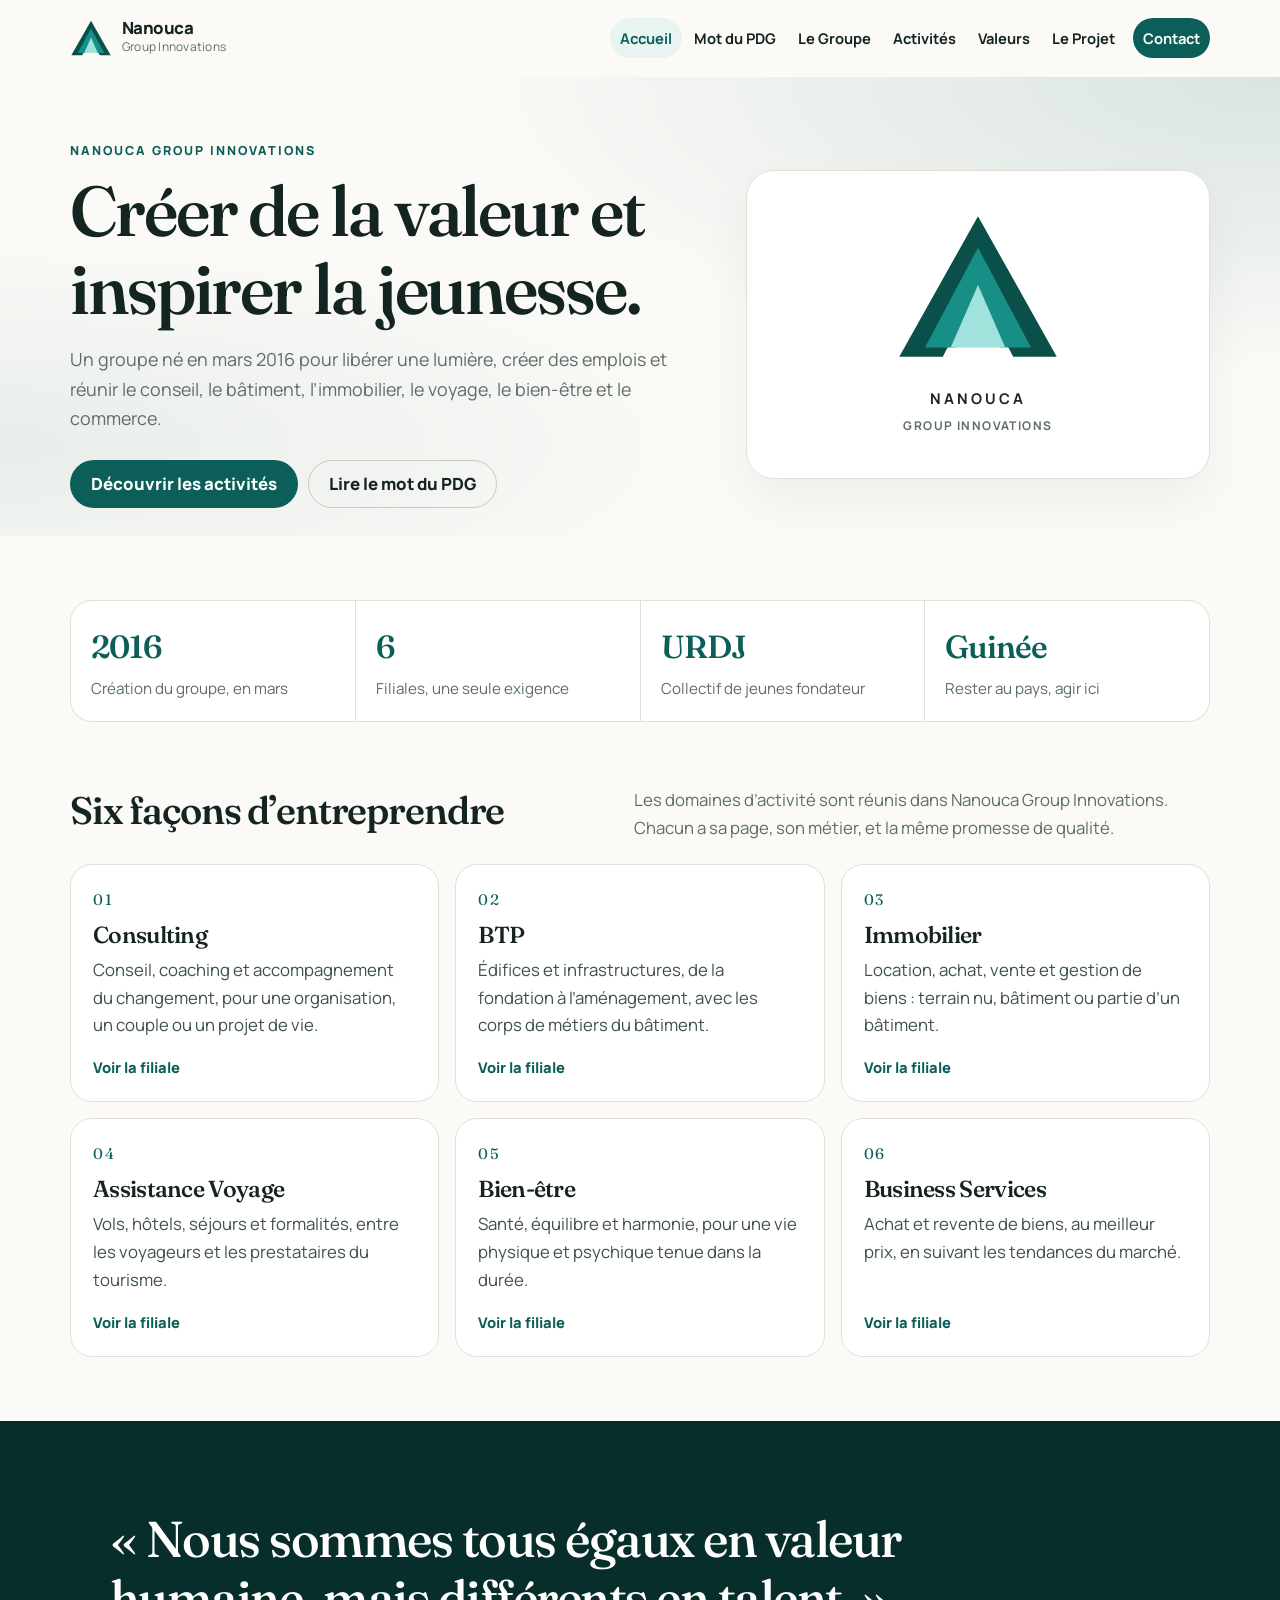
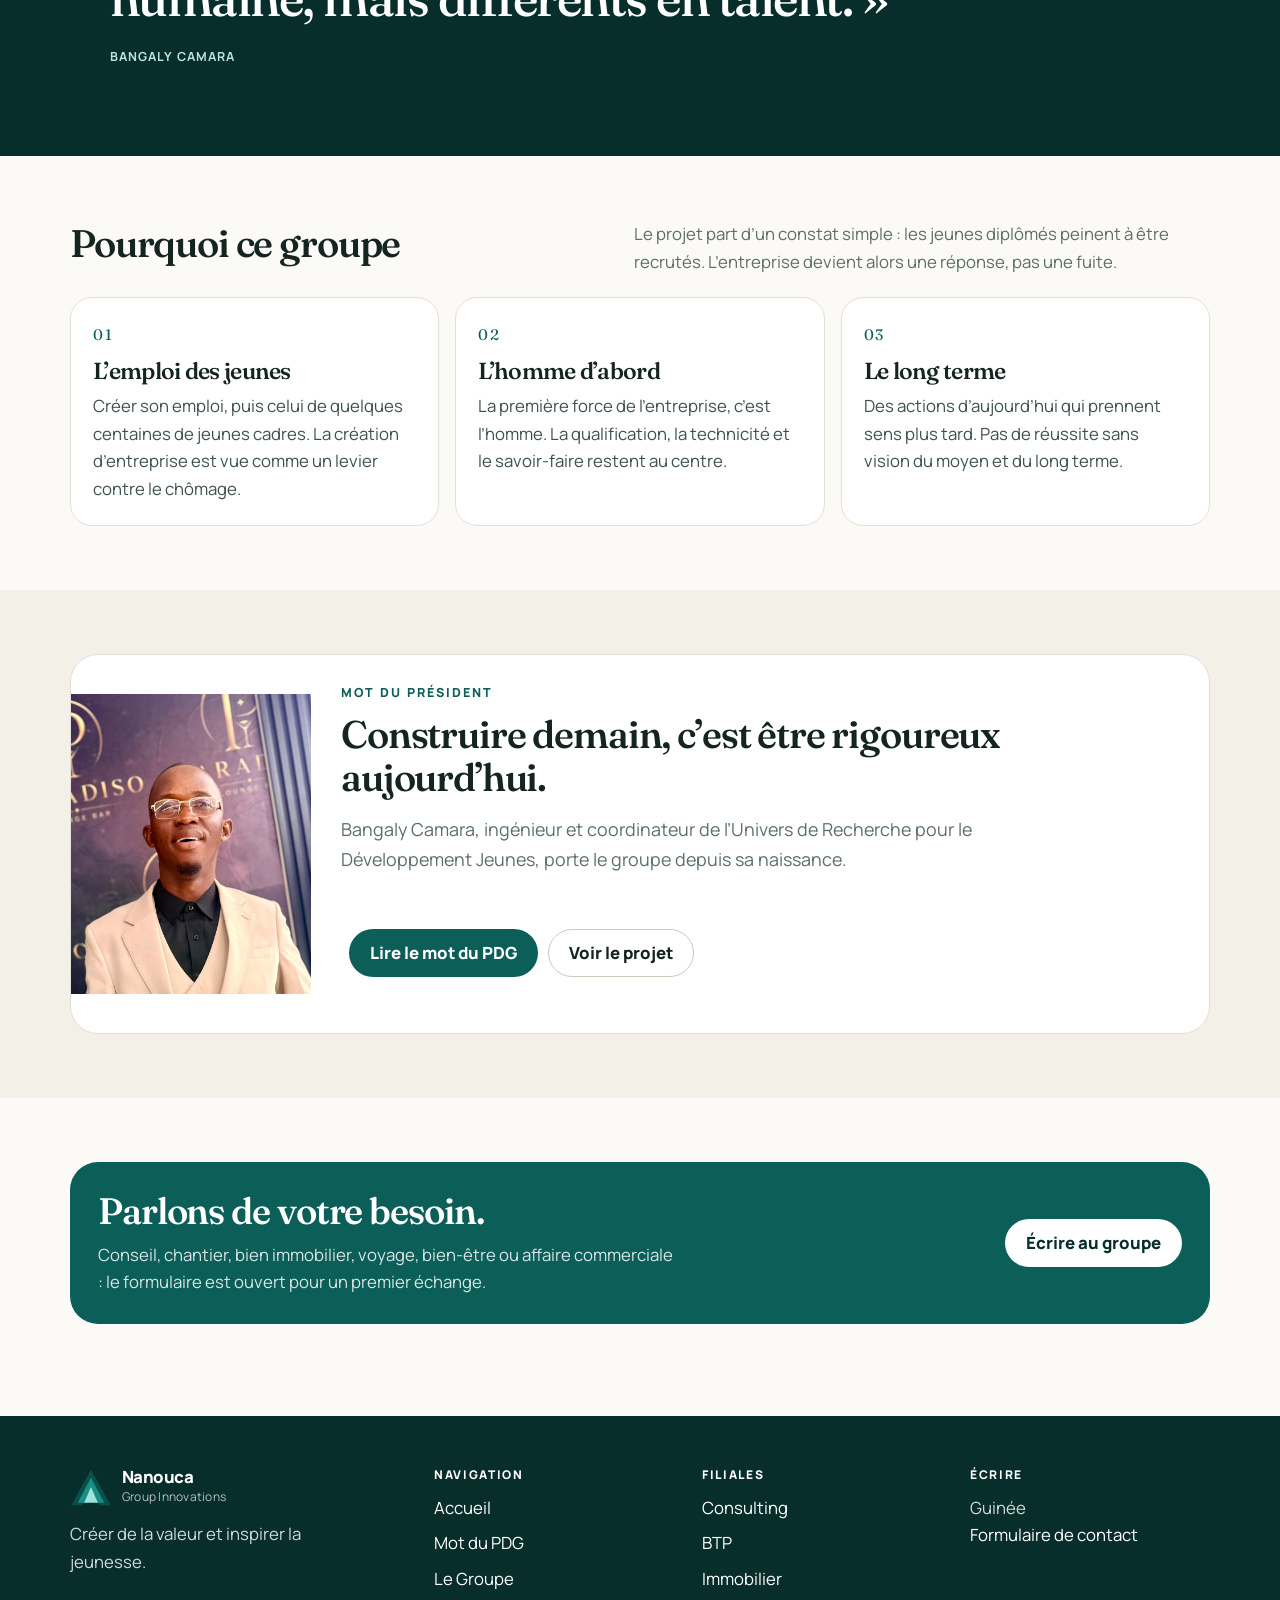
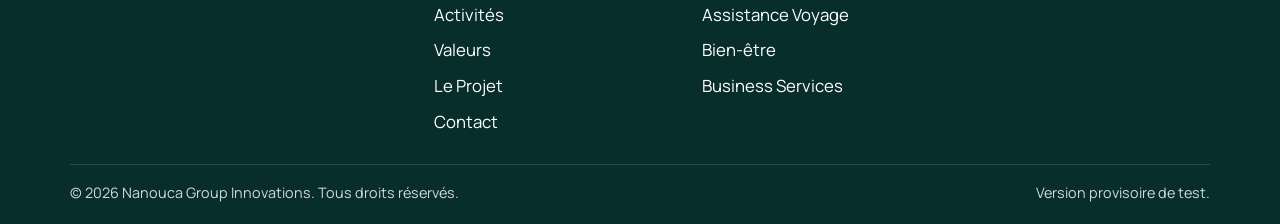
==== index.html @ 5721670c "Publier le site vitrine de Nanouca Group Innovations. Co-authored-by: Cursor <cursoragent@cursor.com" ====
<!DOCTYPE html>
<html lang="fr">
<head>
  <meta charset="utf-8">
  <meta name="viewport" content="width=device-width, initial-scale=1">
  <title>Nanouca Group Innovations</title>
  <meta name="description" content="Nanouca Group Innovations crée de la valeur et inspire la jeunesse. Conseil, BTP, immobilier, voyage, bien-être et commerce.">
  <meta name="theme-color" content="#0c5f58">
  <link rel="icon" href="assets/logo.svg" type="image/svg+xml">
  <link rel="preconnect" href="https://fonts.googleapis.com">
  <link rel="preconnect" href="https://fonts.gstatic.com" crossorigin>
  <link href="https://fonts.googleapis.com/css2?family=Fraunces:opsz,wght@9..144,500;9..144,600;9..144,700&family=Manrope:wght@400;500;600;700;800&display=swap" rel="stylesheet">
  <link rel="stylesheet" href="css/styles.css">
  <script type="application/ld+json">
  {
    "@context": "https://schema.org",
    "@type": "Organization",
    "name": "Nanouca Group Innovations",
    "founder": {
      "@type": "Person",
      "name": "Bangaly Camara"
    },
    "foundingDate": "2016-03",
    "areaServed": "GN",
    "description": "Groupe créé pour produire de la valeur et inspirer la jeunesse, à travers le conseil, le BTP, l'immobilier, le voyage, le bien-être et le commerce."
  }
  </script>
</head>
<body data-page="accueil">
  <a class="skip" href="#contenu">Aller au contenu</a>
  <header class="site-header">
    <div class="container header-bar">
      <a class="brand" href="index.html">
        <img src="assets/logo.svg" alt="" width="64" height="56">
        <span>
          <strong>Nanouca</strong>
          <small>Group Innovations</small>
        </span>
      </a>
      <input class="nav-check" type="checkbox" id="nav-check">
      <label class="nav-toggle" for="nav-check" aria-label="Menu"><span></span><span></span><span></span></label>
      <nav class="site-nav" id="site-nav" aria-label="Navigation principale">
        <a href="index.html" data-page="accueil">Accueil</a>
        <a href="mot-du-pdg.html" data-page="pdg">Mot du PDG</a>
        <a href="groupe.html" data-page="groupe">Le Groupe</a>
        <a href="activites.html" data-page="activites">Activités</a>
        <a href="valeurs.html" data-page="valeurs">Valeurs</a>
        <a href="projet.html" data-page="projet">Le Projet</a>
        <a href="contact.html" data-page="contact" class="nav-cta">Contact</a>
      </nav>
    </div>
  </header>

  <main id="contenu">
    <section class="hero">
      <div class="container hero-grid">
        <div>
          <p class="eyebrow">Nanouca Group Innovations</p>
          <h1>Créer de la valeur et inspirer la jeunesse.</h1>
          <p class="lede">Un groupe né en mars 2016 pour libérer une lumière, créer des emplois et réunir le conseil, le bâtiment, l’immobilier, le voyage, le bien-être et le commerce.</p>
          <div class="actions">
            <a class="btn" href="activites.html">Découvrir les activités</a>
            <a class="btn btn-ghost" href="mot-du-pdg.html">Lire le mot du PDG</a>
          </div>
        </div>
        <aside class="hero-panel">
          <img src="assets/logo.svg" alt="Logo Nanouca, pyramide en dégradé de teal">
          <strong>NANOUCA</strong>
          <span>Group Innovations</span>
        </aside>
      </div>
    </section>

    <section class="section">
      <div class="container">
        <div class="stats">
          <div class="stat"><strong>2016</strong><span>Création du groupe, en mars</span></div>
          <div class="stat"><strong>6</strong><span>Filiales, une seule exigence</span></div>
          <div class="stat"><strong>URDJ</strong><span>Collectif de jeunes fondateur</span></div>
          <div class="stat"><strong>Guinée</strong><span>Rester au pays, agir ici</span></div>
        </div>
      </div>
    </section>

    <section class="section" style="padding-top: 0;">
      <div class="container">
        <div class="section-head">
          <h2>Six façons d’entreprendre</h2>
          <p>Les domaines d’activité sont réunis dans Nanouca Group Innovations. Chacun a sa page, son métier, et la même promesse de qualité.</p>
        </div>
        <div class="grid-3">
          <a class="card card-link" href="activites.html#consulting">
            <span class="index">01</span>
            <h3>Consulting</h3>
            <p>Conseil, coaching et accompagnement du changement, pour une organisation, un couple ou un projet de vie.</p>
            <span class="more">Voir la filiale</span>
          </a>
          <a class="card card-link" href="activites.html#btp">
            <span class="index">02</span>
            <h3>BTP</h3>
            <p>Édifices et infrastructures, de la fondation à l’aménagement, avec les corps de métiers du bâtiment.</p>
            <span class="more">Voir la filiale</span>
          </a>
          <a class="card card-link" href="activites.html#immo">
            <span class="index">03</span>
            <h3>Immobilier</h3>
            <p>Location, achat, vente et gestion de biens : terrain nu, bâtiment ou partie d’un bâtiment.</p>
            <span class="more">Voir la filiale</span>
          </a>
          <a class="card card-link" href="activites.html#voyage">
            <span class="index">04</span>
            <h3>Assistance Voyage</h3>
            <p>Vols, hôtels, séjours et formalités, entre les voyageurs et les prestataires du tourisme.</p>
            <span class="more">Voir la filiale</span>
          </a>
          <a class="card card-link" href="activites.html#bien-etre">
            <span class="index">05</span>
            <h3>Bien-être</h3>
            <p>Santé, équilibre et harmonie, pour une vie physique et psychique tenue dans la durée.</p>
            <span class="more">Voir la filiale</span>
          </a>
          <a class="card card-link" href="activites.html#business">
            <span class="index">06</span>
            <h3>Business Services</h3>
            <p>Achat et revente de biens, au meilleur prix, en suivant les tendances du marché.</p>
            <span class="more">Voir la filiale</span>
          </a>
        </div>
      </div>
    </section>

    <section class="quote-band">
      <div class="container">
        <figure>
          <blockquote>« Nous sommes tous égaux en valeur humaine, mais différents en talent. »</blockquote>
          <figcaption>Bangaly Camara</figcaption>
        </figure>
      </div>
    </section>

    <section class="section">
      <div class="container">
        <div class="section-head">
          <h2>Pourquoi ce groupe</h2>
          <p>Le projet part d’un constat simple : les jeunes diplômés peinent à être recrutés. L’entreprise devient alors une réponse, pas une fuite.</p>
        </div>
        <div class="grid-3">
          <article class="card">
            <span class="index">01</span>
            <h3>L’emploi des jeunes</h3>
            <p>Créer son emploi, puis celui de quelques centaines de jeunes cadres. La création d’entreprise est vue comme un levier contre le chômage.</p>
          </article>
          <article class="card">
            <span class="index">02</span>
            <h3>L’homme d’abord</h3>
            <p>La première force de l’entreprise, c’est l’homme. La qualification, la technicité et le savoir-faire restent au centre.</p>
          </article>
          <article class="card">
            <span class="index">03</span>
            <h3>Le long terme</h3>
            <p>Des actions d’aujourd’hui qui prennent sens plus tard. Pas de réussite sans vision du moyen et du long terme.</p>
          </article>
        </div>
      </div>
    </section>

    <section class="section band">
      <div class="container">
        <article class="pdg-teaser">
          <img src="assets/bangaly-camara.jpg" alt="Bangaly Camara, président-directeur général" width="900" height="1120">
          <div>
            <p class="eyebrow">Mot du président</p>
            <h2>Construire demain, c’est être rigoureux aujourd’hui.</h2>
            <p class="lede">Bangaly Camara, ingénieur et coordinateur de l’Univers de Recherche pour le Développement Jeunes, porte le groupe depuis sa naissance.</p>
            <div class="actions">
              <a class="btn" href="mot-du-pdg.html">Lire le mot du PDG</a>
              <a class="btn btn-ghost" href="projet.html">Voir le projet</a>
            </div>
          </div>
        </article>
      </div>
    </section>

    <section class="section">
      <div class="container">
        <div class="cta-band">
          <div>
            <h2>Parlons de votre besoin.</h2>
            <p>Conseil, chantier, bien immobilier, voyage, bien-être ou affaire commerciale : le formulaire est ouvert pour un premier échange.</p>
          </div>
          <a class="btn btn-light" href="contact.html">Écrire au groupe</a>
        </div>
      </div>
    </section>
  </main>

  <footer class="site-footer">
    <div class="container footer-grid">
      <div class="footer-brand">
        <a class="brand" href="index.html">
          <img src="assets/logo.svg" alt="" width="64" height="56">
          <span>
            <strong>Nanouca</strong>
            <small>Group Innovations</small>
          </span>
        </a>
        <p>Créer de la valeur et inspirer la jeunesse.</p>
      </div>
      <div>
        <h2>Navigation</h2>
        <nav class="footer-nav" aria-label="Navigation du pied de page">
          <a href="index.html" data-page="accueil">Accueil</a>
          <a href="mot-du-pdg.html" data-page="pdg">Mot du PDG</a>
          <a href="groupe.html" data-page="groupe">Le Groupe</a>
          <a href="activites.html" data-page="activites">Activités</a>
          <a href="valeurs.html" data-page="valeurs">Valeurs</a>
          <a href="projet.html" data-page="projet">Le Projet</a>
          <a href="contact.html" data-page="contact">Contact</a>
        </nav>
      </div>
      <div>
        <h2>Filiales</h2>
        <div class="footer-links">
          <a href="activites.html#consulting">Consulting</a>
          <a href="activites.html#btp">BTP</a>
          <a href="activites.html#immo">Immobilier</a>
          <a href="activites.html#voyage">Assistance Voyage</a>
          <a href="activites.html#bien-etre">Bien-être</a>
          <a href="activites.html#business">Business Services</a>
        </div>
      </div>
      <div>
        <h2>Écrire</h2>
        <p>Guinée</p>
        <p><a href="contact.html">Formulaire de contact</a></p>
      </div>
    </div>
    <div class="container footer-base">
      <p>© <span id="year">2026</span> Nanouca Group Innovations. Tous droits réservés.</p>
      <p>Version provisoire de test.</p>
    </div>
  </footer>
  <script src="js/main.js"></script>
</body>
</html>
---- css/styles.css ----
:root {
  --ink: #142421;
  --muted: #5c6d6a;
  --teal: #0c5f58;
  --teal-deep: #082e2b;
  --teal-soft: #e7f4f2;
  --sand: #f3f0e8;
  --paper: #fbfaf7;
  --line: #e4dfd6;
  --white: #ffffff;
  --danger: #9b2c2c;
  --header: 76px;
  color-scheme: light;
}

*,
*::before,
*::after {
  box-sizing: border-box;
}

html {
  scroll-behavior: smooth;
  scroll-padding-top: 96px;
}

body {
  margin: 0;
  font-family: "Manrope", "Segoe UI", sans-serif;
  font-size: 1.05rem;
  line-height: 1.65;
  color: var(--ink);
  background: var(--paper);
}

img {
  max-width: 100%;
  height: auto;
}

button,
input,
select,
textarea {
  font: inherit;
}

h1,
h2,
h3,
h4 {
  font-family: "Fraunces", Georgia, serif;
  font-weight: 560;
  letter-spacing: -0.03em;
  line-height: 1.12;
  color: var(--ink);
  margin: 0;
}

p {
  margin: 0;
}

a {
  color: var(--teal);
}

::selection {
  background: #cfe8e4;
}

.skip {
  position: absolute;
  left: 12px;
  top: -48px;
  z-index: 80;
  background: var(--teal);
  color: var(--white);
  padding: 8px 12px;
  border-radius: 8px;
  text-decoration: none;
}

.skip:focus {
  top: 12px;
}

.container {
  width: min(1140px, calc(100% - 32px));
  margin-inline: auto;
}

.site-header {
  position: sticky;
  top: 0;
  z-index: 40;
  background: rgba(251, 250, 247, 0.92);
  backdrop-filter: blur(16px);
  border-bottom: 1px solid transparent;
}

.site-header.is-scrolled {
  border-bottom-color: var(--line);
}

.header-bar {
  display: flex;
  align-items: center;
  justify-content: space-between;
  min-height: var(--header);
  gap: 16px;
  flex-wrap: wrap;
}

.brand {
  display: flex;
  align-items: center;
  gap: 10px;
  text-decoration: none;
  color: inherit;
  min-width: 0;
}

.brand img {
  width: 42px;
  height: auto;
  flex: none;
}

.brand strong {
  display: block;
  font-family: "Manrope", "Segoe UI", sans-serif;
  font-weight: 800;
  font-size: 1.05rem;
  letter-spacing: -0.03em;
  line-height: 1.1;
}

.brand small {
  display: block;
  color: var(--muted);
  font-size: 0.75rem;
  letter-spacing: 0.02em;
}

.nav-check {
  position: absolute;
  width: 1px;
  height: 1px;
  padding: 0;
  margin: -1px;
  overflow: hidden;
  clip: rect(0, 0, 0, 0);
  border: 0;
}

.nav-toggle {
  display: none;
  position: relative;
  width: 44px;
  height: 44px;
  border: 1px solid var(--line);
  border-radius: 12px;
  background: var(--white);
  cursor: pointer;
  flex: none;
}

.nav-toggle span {
  position: absolute;
  left: 12px;
  width: 18px;
  height: 2px;
  border-radius: 2px;
  background: var(--ink);
  transition: transform 0.2s ease, opacity 0.2s ease;
}

.nav-toggle span:nth-child(1) { top: 15px; }
.nav-toggle span:nth-child(2) { top: 21px; }
.nav-toggle span:nth-child(3) { top: 27px; }

.nav-check:focus-visible + .nav-toggle {
  outline: 2px solid var(--teal);
  outline-offset: 3px;
}

.nav-check:checked + .nav-toggle span:nth-child(1) {
  top: 21px;
  transform: rotate(45deg);
}

.nav-check:checked + .nav-toggle span:nth-child(2) {
  opacity: 0;
}

.nav-check:checked + .nav-toggle span:nth-child(3) {
  top: 21px;
  transform: rotate(-45deg);
}

.site-nav {
  display: flex;
  align-items: center;
  gap: 2px;
}

.site-nav a {
  text-decoration: none;
  color: var(--ink);
  font-weight: 700;
  font-size: 0.92rem;
  padding: 8px 10px;
  border-radius: 999px;
}

.site-nav a:hover,
.site-nav a[aria-current="page"] {
  background: var(--teal-soft);
  color: var(--teal);
}

.site-nav a.nav-cta {
  background: var(--teal);
  color: var(--white);
  margin-left: 6px;
}

.site-nav a.nav-cta:hover,
.site-nav a.nav-cta[aria-current="page"] {
  background: var(--teal-deep);
  color: var(--white);
}

.hero {
  position: relative;
  padding: 36px 0 20px;
}

.hero::before {
  content: "";
  position: absolute;
  inset: 0;
  z-index: -1;
  background:
    radial-gradient(ellipse at 100% 0%, rgba(12, 95, 88, 0.14), transparent 46%),
    radial-gradient(ellipse at 0% 80%, rgba(12, 95, 88, 0.08), transparent 42%);
  pointer-events: none;
}

.hero-grid,
.pdg-layout,
.contact-layout,
.split {
  display: grid;
  gap: 28px;
}

.eyebrow {
  margin: 0 0 10px;
  color: var(--teal);
  font-size: 0.78rem;
  font-weight: 800;
  letter-spacing: 0.16em;
  text-transform: uppercase;
}

.hero h1,
.page-hero h1 {
  font-size: clamp(2.3rem, 6vw, 4.4rem);
  max-width: 12em;
}

.lede {
  margin-top: 16px;
  max-width: 42rem;
  color: var(--muted);
  font-size: 1.12rem;
}

.actions {
  display: flex;
  flex-wrap: wrap;
  gap: 10px;
  margin-top: 26px;
}

.btn {
  display: inline-flex;
  align-items: center;
  justify-content: center;
  min-height: 48px;
  padding: 0 20px;
  border-radius: 999px;
  border: 1px solid transparent;
  background: var(--teal);
  color: var(--white);
  text-decoration: none;
  font-weight: 800;
  cursor: pointer;
}

.btn:hover {
  background: var(--teal-deep);
}

.btn-ghost {
  background: transparent;
  color: var(--ink);
  border-color: #cfc8bc;
}

.btn-ghost:hover {
  background: var(--white);
  color: var(--ink);
}

.btn-light {
  background: var(--white);
  color: var(--teal-deep);
}

.btn-light:hover {
  background: var(--teal-soft);
  color: var(--teal-deep);
}

.hero-panel {
  background: var(--white);
  border: 1px solid var(--line);
  border-radius: 28px;
  padding: 42px 28px;
  text-align: center;
  box-shadow: 0 24px 50px rgba(8, 46, 43, 0.06);
}

.hero-panel img {
  width: min(168px, 46vw);
}

.hero-panel strong {
  display: block;
  margin-top: 18px;
  letter-spacing: 0.2em;
  font-size: 0.92rem;
}

.hero-panel span {
  display: block;
  margin-top: 6px;
  color: var(--muted);
  letter-spacing: 0.12em;
  text-transform: uppercase;
  font-size: 0.75rem;
  font-weight: 700;
}

.section {
  padding: 64px 0;
}

.section h2 {
  font-size: clamp(1.8rem, 3vw, 2.6rem);
  margin-bottom: 10px;
}

.section-head {
  display: flex;
  flex-wrap: wrap;
  justify-content: space-between;
  gap: 12px 24px;
  align-items: end;
  margin-bottom: 22px;
}

.section-head p {
  max-width: 36rem;
  color: var(--muted);
}

.band {
  background: var(--sand);
}

.stats {
  display: grid;
  grid-template-columns: 1fr 1fr;
  gap: 1px;
  background: var(--line);
  border: 1px solid var(--line);
  border-radius: 22px;
  overflow: hidden;
}

.stat {
  background: var(--white);
  padding: 20px;
}

.stat strong {
  display: block;
  font-family: "Fraunces", Georgia, serif;
  font-size: clamp(1.5rem, 3vw, 2rem);
  font-weight: 560;
  color: var(--teal);
  letter-spacing: -0.03em;
}

.stat span {
  color: var(--muted);
  font-size: 0.95rem;
}

.grid-3,
.grid-2 {
  display: grid;
  gap: 16px;
}

.card {
  background: var(--white);
  border: 1px solid var(--line);
  border-radius: 22px;
  padding: 22px;
}

.card h3 {
  font-size: 1.45rem;
  margin: 10px 0 8px;
}

.card p {
  color: #3e514e;
}

.card-link {
  display: flex;
  flex-direction: column;
  height: 100%;
  text-decoration: none;
  color: inherit;
  transition: transform 0.2s ease, border-color 0.2s ease;
}

.card-link:hover {
  transform: translateY(-3px);
  border-color: #b7d9d4;
}

.index,
.activity-index {
  font-family: "Fraunces", Georgia, serif;
  color: var(--teal);
  letter-spacing: 0.12em;
  font-size: 0.95rem;
}

.more {
  margin-top: auto;
  padding-top: 16px;
  color: var(--teal);
  font-weight: 800;
  font-size: 0.92rem;
}

.quote-band {
  background: var(--teal-deep);
  color: var(--white);
  padding: 72px 0;
}

.quote-band blockquote {
  margin: 0;
  max-width: 16em;
  font-family: "Fraunces", Georgia, serif;
  font-size: clamp(1.8rem, 4vw, 3.15rem);
  font-weight: 500;
  line-height: 1.18;
  letter-spacing: -0.03em;
}

.quote-band figcaption {
  margin-top: 18px;
  letter-spacing: 0.08em;
  text-transform: uppercase;
  font-size: 0.78rem;
  font-weight: 700;
  color: #b7e4df;
}

.pdg-teaser {
  display: grid;
  gap: 22px;
  align-items: center;
  background: var(--white);
  border: 1px solid var(--line);
  border-radius: 28px;
  overflow: hidden;
}

.pdg-teaser img {
  width: 100%;
  aspect-ratio: 4 / 5;
  object-fit: cover;
  object-position: center 15%;
  display: block;
}

.pdg-teaser div {
  padding: 8px 22px 26px;
}

.cta-band {
  display: flex;
  flex-wrap: wrap;
  justify-content: space-between;
  gap: 16px;
  align-items: center;
  background: var(--teal);
  color: var(--white);
  border-radius: 28px;
  padding: 28px;
}

.cta-band h2 {
  color: var(--white);
  font-size: clamp(1.7rem, 3vw, 2.3rem);
}

.cta-band p {
  color: rgba(255, 255, 255, 0.84);
  max-width: 36rem;
}

.page-hero {
  padding: 42px 0 8px;
}

.page-hero h1 {
  margin: 0 0 8px;
}

.pills {
  display: flex;
  flex-wrap: wrap;
  gap: 8px;
  margin: 22px 0 8px;
}

.pills a {
  text-decoration: none;
  border: 1px solid var(--line);
  background: var(--white);
  color: var(--ink);
  border-radius: 999px;
  padding: 8px 14px;
  font-weight: 700;
  font-size: 0.9rem;
}

.pills a:hover {
  border-color: #b7d9d4;
  background: var(--teal-soft);
  color: var(--teal);
}

.prose h2 {
  font-size: clamp(1.7rem, 3vw, 2.35rem);
  margin: 2.1rem 0 0.75rem;
}

.prose h3 {
  font-size: 1.35rem;
  margin: 1.4rem 0 0.45rem;
}

.prose p,
.prose li {
  max-width: 68ch;
}

.prose p + p {
  margin-top: 0.9rem;
}

.activity {
  padding: 34px 0;
  border-top: 1px solid var(--line);
}

.activity h2 {
  margin: 6px 0 12px;
}

.activity p {
  max-width: 68ch;
}

.activity p + p {
  margin-top: 0.9rem;
}

label .note {
  margin-top: 0;
  font-weight: 600;
}

.pull {
  margin: 22px 0;
  padding-left: 16px;
  border-left: 3px solid var(--teal);
  font-family: "Fraunces", Georgia, serif;
  font-size: 1.35rem;
  line-height: 1.35;
  max-width: 28ch;
}

.callout {
  display: grid;
  gap: 12px;
  margin: 18px 0;
}

.callout div {
  background: var(--teal-soft);
  border-radius: 18px;
  padding: 18px;
}

.callout span {
  display: block;
  color: var(--muted);
  font-size: 0.88rem;
  font-weight: 700;
}

.callout strong {
  display: block;
  margin-top: 4px;
  font-family: "Fraunces", Georgia, serif;
  font-size: 1.55rem;
  font-weight: 560;
  color: var(--teal-deep);
  letter-spacing: -0.03em;
}

.pdg-portrait img {
  width: 100%;
  aspect-ratio: 4 / 5;
  object-fit: cover;
  object-position: center 12%;
  border-radius: 24px;
  display: block;
}

.pdg-portrait figcaption {
  margin-top: 12px;
}

.pdg-portrait strong,
.pdg-portrait span {
  display: block;
}

.pdg-portrait span {
  color: var(--muted);
  font-size: 0.95rem;
}

.signature {
  margin-top: 22px;
}

.signature strong {
  display: block;
  font-family: "Fraunces", Georgia, serif;
  font-size: 1.4rem;
}

.signature span {
  color: var(--muted);
}

.form-card,
.form-success {
  background: var(--white);
  border: 1px solid var(--line);
  border-radius: 24px;
  padding: 22px;
}

.form {
  display: grid;
  gap: 14px;
}

.field {
  display: grid;
  gap: 6px;
}

.field label {
  font-weight: 800;
  font-size: 0.92rem;
}

.field input,
.field select,
.field textarea {
  width: 100%;
  border: 1px solid var(--line);
  background: var(--paper);
  border-radius: 12px;
  padding: 13px 14px;
  color: var(--ink);
}

.field textarea {
  min-height: 150px;
  resize: vertical;
}

.field input:focus,
.field select:focus,
.field textarea:focus {
  outline: 2px solid var(--teal);
  border-color: var(--teal);
  background: var(--white);
}

.field input[aria-invalid="true"],
.field select[aria-invalid="true"],
.field textarea[aria-invalid="true"] {
  border-color: var(--danger);
}

.error {
  min-height: 1.1em;
  color: var(--danger);
  font-size: 0.85rem;
}

.note,
.contact-aside p + p {
  margin-top: 10px;
}

.note {
  color: var(--muted);
  font-size: 0.92rem;
}

.hp {
  position: absolute;
  left: -9999px;
  height: 0;
  overflow: hidden;
}

.contact-aside h2 {
  font-size: 1.8rem;
  margin: 8px 0 10px;
}

.contact-list {
  margin: 16px 0 0;
  padding: 0;
  list-style: none;
  display: grid;
  gap: 8px;
}

.contact-list a {
  font-weight: 700;
  text-decoration: none;
}

.site-footer {
  background: var(--teal-deep);
  color: rgba(255, 255, 255, 0.82);
  padding: 52px 0 20px;
  margin-top: 28px;
}

.site-footer h2 {
  color: var(--white);
  font-family: "Manrope", "Segoe UI", sans-serif;
  font-size: 0.75rem;
  letter-spacing: 0.14em;
  text-transform: uppercase;
  font-weight: 800;
  margin-bottom: 12px;
}

.site-footer a {
  color: var(--white);
  text-decoration: none;
}

.site-footer a:hover {
  color: #b7e4df;
}

.site-footer .brand small {
  color: rgba(255, 255, 255, 0.7);
}

.footer-brand p {
  margin-top: 14px;
  max-width: 28ch;
}

.footer-grid,
.footer-nav,
.footer-links {
  display: grid;
  gap: 8px;
}

.footer-grid {
  gap: 28px;
}

.footer-base {
  display: flex;
  flex-wrap: wrap;
  justify-content: space-between;
  gap: 8px 16px;
  border-top: 1px solid rgba(255, 255, 255, 0.14);
  margin-top: 28px;
  padding-top: 16px;
  font-size: 0.9rem;
}

:focus-visible {
  outline: 2px solid var(--teal);
  outline-offset: 3px;
}

@media (min-width: 640px) {
  .callout {
    grid-template-columns: 1fr 1fr;
  }
}

@media (min-width: 760px) {
  .grid-2,
  .grid-3,
  .stats {
    grid-template-columns: 1fr 1fr;
  }

  .pdg-teaser {
    grid-template-columns: 240px 1fr;
  }

  .pdg-teaser div {
    padding: 28px 32px 28px 8px;
  }
}

@media (min-width: 900px) {
  .hero {
    padding: 64px 0 28px;
  }

  .hero-grid,
  .contact-layout {
    grid-template-columns: 1.15fr 0.85fr;
    gap: 48px;
    align-items: center;
  }

  .pdg-layout,
  .split {
    grid-template-columns: 300px 1fr;
    gap: 48px;
    align-items: start;
  }

  .contact-layout {
    align-items: start;
  }

  .grid-3 {
    grid-template-columns: 1fr 1fr 1fr;
  }

  .stats {
    grid-template-columns: repeat(4, 1fr);
  }

  .footer-grid {
    grid-template-columns: 1.4fr 1fr 1fr 1fr;
  }
}

@media (max-width: 1080px) {
  .nav-toggle {
    display: inline-block;
    margin-left: auto;
  }

  .site-nav {
    display: none;
    flex-basis: 100%;
    flex-direction: column;
    align-items: stretch;
    gap: 4px;
    padding: 4px 0 16px;
  }

  .nav-check:checked ~ .site-nav {
    display: flex;
  }

  .site-nav a {
    padding: 12px;
  }

  .site-nav a.nav-cta {
    margin-left: 0;
    text-align: center;
  }
}

@media (max-width: 700px) {
  .section {
    padding: 48px 0;
  }

  .quote-band {
    padding: 52px 0;
  }
}

@media (prefers-reduced-motion: reduce) {
  html {
    scroll-behavior: auto;
  }

  *,
  *::before,
  *::after {
    animation: none !important;
    transition: none !important;
  }
}
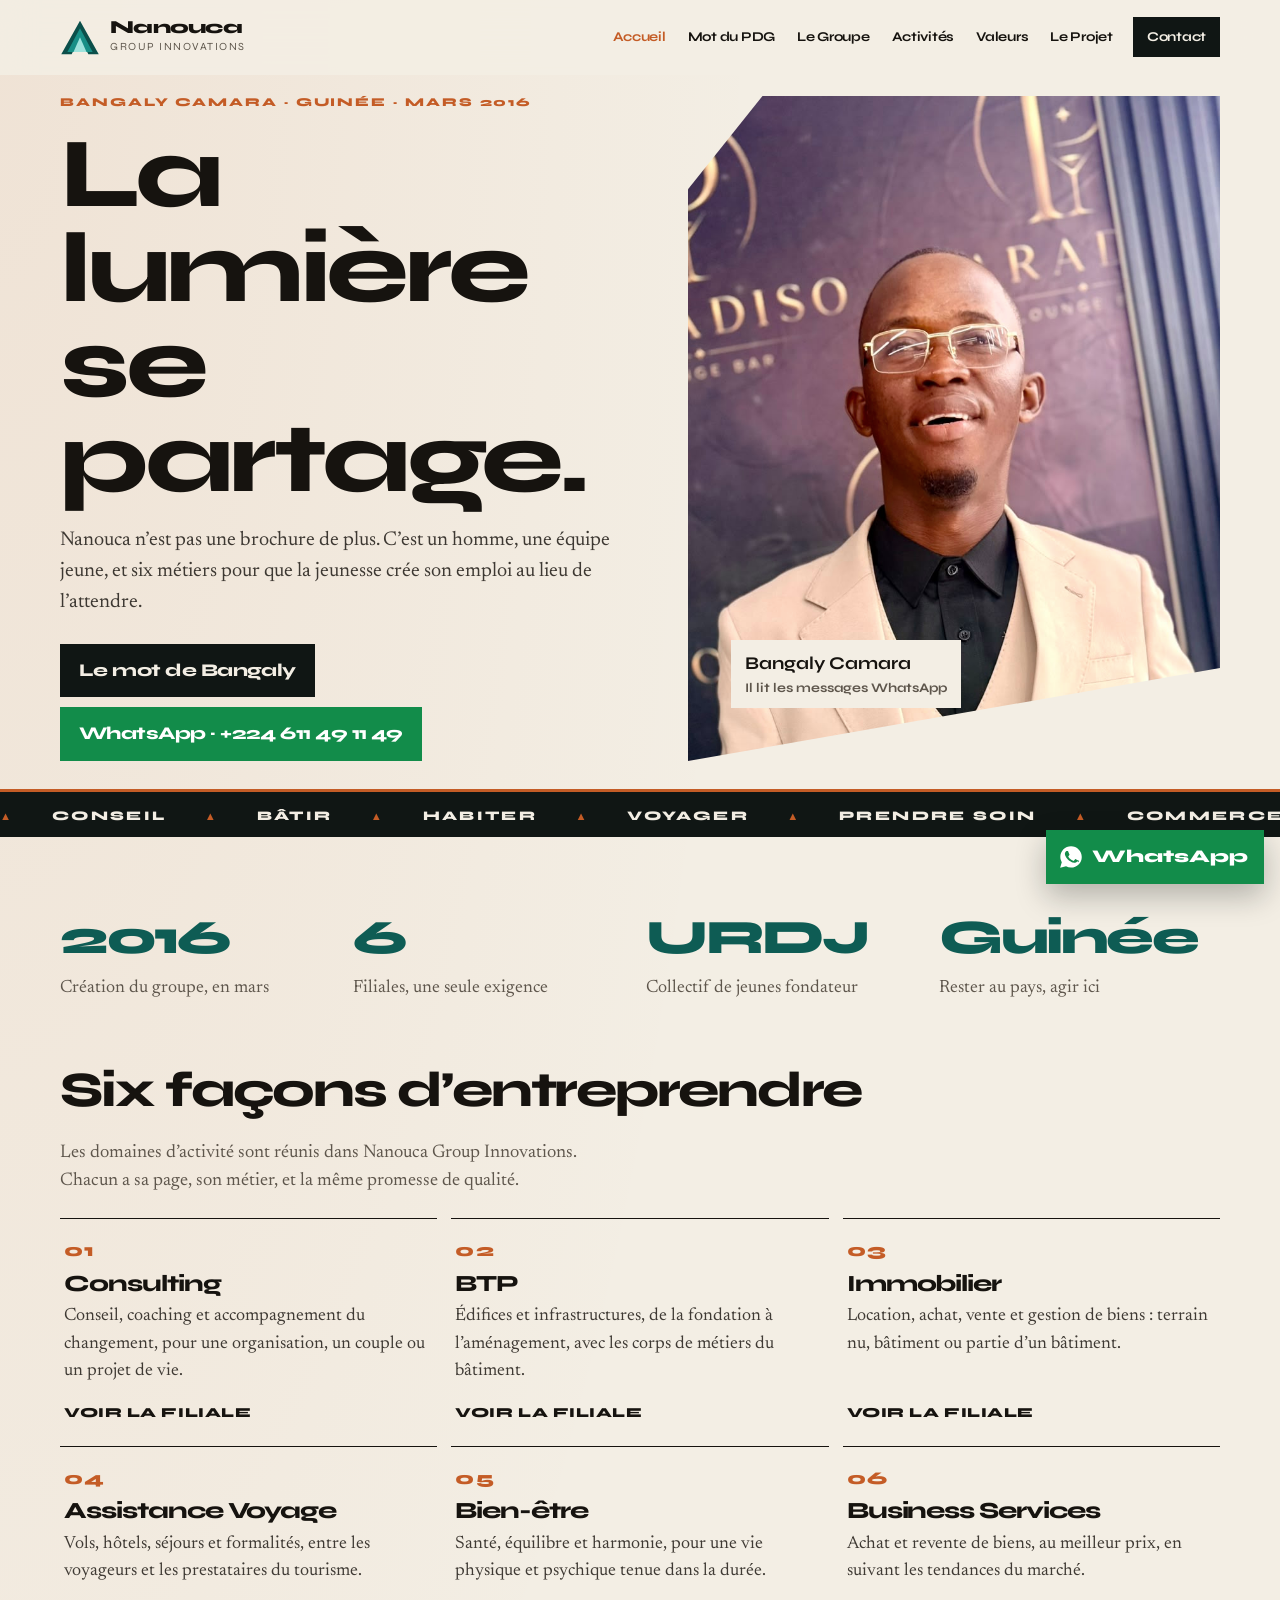
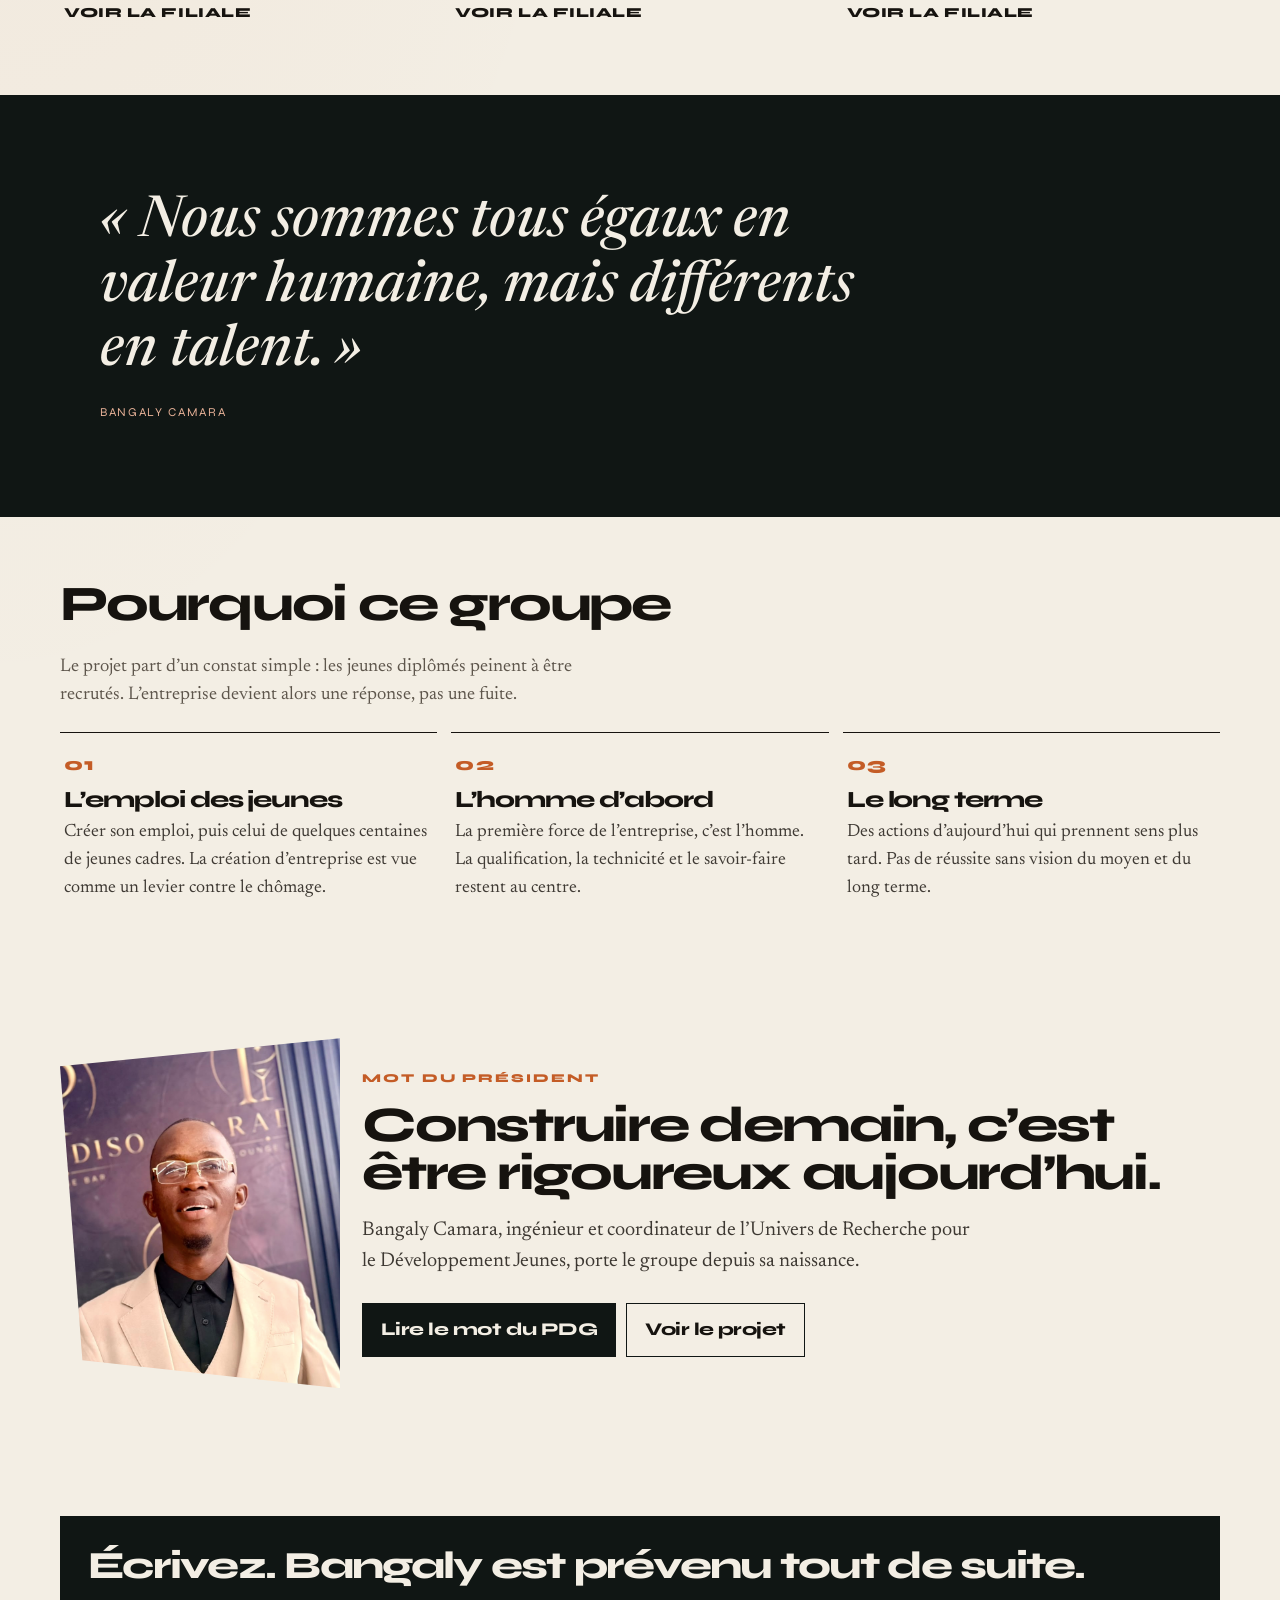
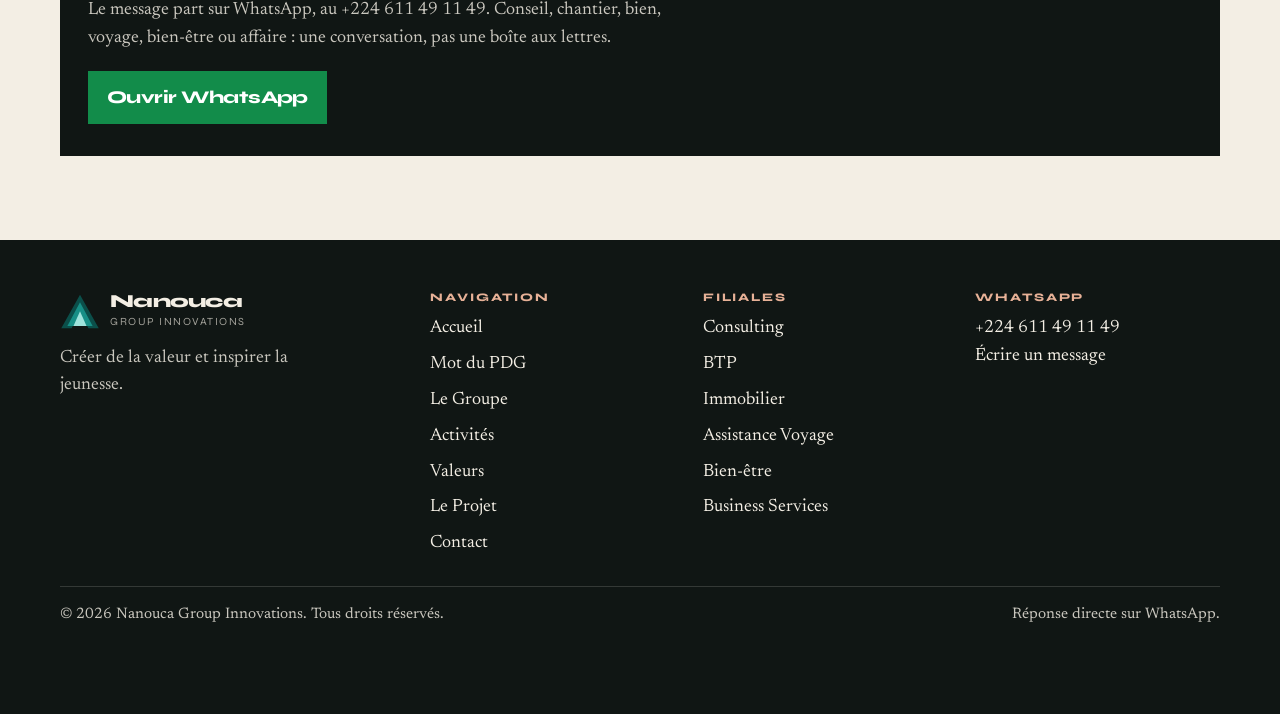
==== commit 7e9411c7: "Donner au site une voix plus humaine et relier le contact a WhatsApp. Co-authored-by: Cursor <cursor" ====
--- a/index.html
+++ b/index.html
@@ -9,7 +9,7 @@
   <link rel="icon" href="assets/logo.svg" type="image/svg+xml">
   <link rel="preconnect" href="https://fonts.googleapis.com">
   <link rel="preconnect" href="https://fonts.gstatic.com" crossorigin>
-  <link href="https://fonts.googleapis.com/css2?family=Fraunces:opsz,wght@9..144,500;9..144,600;9..144,700&family=Manrope:wght@400;500;600;700;800&display=swap" rel="stylesheet">
+  <link href="https://fonts.googleapis.com/css2?family=Newsreader:ital,opsz,wght@0,6..72,400;0,6..72,600;1,6..72,480&family=Syne:wght@500;600;700;800&display=swap" rel="stylesheet">
   <link rel="stylesheet" href="css/styles.css">
   <script type="application/ld+json">
   {
@@ -22,6 +22,7 @@
     },
     "foundingDate": "2016-03",
     "areaServed": "GN",
+    "telephone": "+224611491149",
     "description": "Groupe créé pour produire de la valeur et inspirer la jeunesse, à travers le conseil, le BTP, l'immobilier, le voyage, le bien-être et le commerce."
   }
   </script>
@@ -52,24 +53,32 @@
   </header>
 
   <main id="contenu">
-    <section class="hero">
-      <div class="container hero-grid">
-        <div>
-          <p class="eyebrow">Nanouca Group Innovations</p>
-          <h1>Créer de la valeur et inspirer la jeunesse.</h1>
-          <p class="lede">Un groupe né en mars 2016 pour libérer une lumière, créer des emplois et réunir le conseil, le bâtiment, l’immobilier, le voyage, le bien-être et le commerce.</p>
+    <section class="stage">
+      <div class="container stage-grid">
+        <div class="stage-copy">
+          <p class="eyebrow">Bangaly Camara · Guinée · mars 2016</p>
+          <h1>La lumière se partage.</h1>
+          <p class="lede">Nanouca n’est pas une brochure de plus. C’est un homme, une équipe jeune, et six métiers pour que la jeunesse crée son emploi au lieu de l’attendre.</p>
           <div class="actions">
-            <a class="btn" href="activites.html">Découvrir les activités</a>
-            <a class="btn btn-ghost" href="mot-du-pdg.html">Lire le mot du PDG</a>
+            <a class="btn" href="mot-du-pdg.html">Le mot de Bangaly</a>
+            <a class="btn btn-wa" href="https://wa.me/224611491149?text=Bonjour%20Nanouca%2C%20je%20vous%20%C3%A9cris%20depuis%20le%20site." target="_blank" rel="noopener">WhatsApp · +224 611 49 11 49</a>
           </div>
         </div>
-        <aside class="hero-panel">
-          <img src="assets/logo.svg" alt="Logo Nanouca, pyramide en dégradé de teal">
-          <strong>NANOUCA</strong>
-          <span>Group Innovations</span>
-        </aside>
-      </div>
-    </section>
+        <figure class="stage-photo">
+          <img src="assets/bangaly-camara.jpg" alt="Bangaly Camara, président de Nanouca Group Innovations" width="900" height="1120">
+          <figcaption>
+            <strong>Bangaly Camara</strong>
+            <span>Il lit les messages WhatsApp</span>
+          </figcaption>
+        </figure>
+      </div>
+    </section>
+    <div class="marquee" aria-hidden="true">
+      <div class="marquee-track">
+        <span>Conseil</span><span>Bâtir</span><span>Habiter</span><span>Voyager</span><span>Prendre soin</span><span>Commercer</span>
+        <span>Conseil</span><span>Bâtir</span><span>Habiter</span><span>Voyager</span><span>Prendre soin</span><span>Commercer</span>
+      </div>
+    </div>
 
     <section class="section">
       <div class="container">
@@ -185,10 +194,10 @@
       <div class="container">
         <div class="cta-band">
           <div>
-            <h2>Parlons de votre besoin.</h2>
-            <p>Conseil, chantier, bien immobilier, voyage, bien-être ou affaire commerciale : le formulaire est ouvert pour un premier échange.</p>
+            <h2>Écrivez. Bangaly est prévenu tout de suite.</h2>
+            <p>Le message part sur WhatsApp, au +224 611 49 11 49. Conseil, chantier, bien, voyage, bien-être ou affaire : une conversation, pas une boîte aux lettres.</p>
           </div>
-          <a class="btn btn-light" href="contact.html">Écrire au groupe</a>
+          <a class="btn btn-wa" href="https://wa.me/224611491149?text=Bonjour%20Nanouca%2C%20je%20souhaite%20%C3%A9changer." target="_blank" rel="noopener">Ouvrir WhatsApp</a>
         </div>
       </div>
     </section>
@@ -230,14 +239,14 @@
         </div>
       </div>
       <div>
-        <h2>Écrire</h2>
-        <p>Guinée</p>
-        <p><a href="contact.html">Formulaire de contact</a></p>
+        <h2>WhatsApp</h2>
+        <p><a href="https://wa.me/224611491149" target="_blank" rel="noopener">+224 611 49 11 49</a></p>
+        <p><a href="contact.html">Écrire un message</a></p>
       </div>
     </div>
     <div class="container footer-base">
       <p>© <span id="year">2026</span> Nanouca Group Innovations. Tous droits réservés.</p>
-      <p>Version provisoire de test.</p>
+      <p>Réponse directe sur WhatsApp.</p>
     </div>
   </footer>
   <script src="js/main.js"></script>
--- a/css/styles.css
+++ b/css/styles.css
@@ -1,23 +1,22 @@
 :root {
-  --ink: #142421;
-  --muted: #5c6d6a;
-  --teal: #0c5f58;
-  --teal-deep: #082e2b;
-  --teal-soft: #e7f4f2;
-  --sand: #f3f0e8;
-  --paper: #fbfaf7;
-  --line: #e4dfd6;
-  --white: #ffffff;
+  --ink: #16130f;
+  --muted: #5e564c;
+  --teal: #0e5c54;
+  --night: #101614;
+  --copper: #c45c26;
+  --paper: #f3eee4;
+  --sand: #e7dfd1;
+  --line: #d9cebf;
+  --white: #fffdf8;
   --danger: #9b2c2c;
-  --header: 76px;
+  --wa: #128c4a;
+  --header: 74px;
   color-scheme: light;
 }
 
 *,
 *::before,
-*::after {
-  box-sizing: border-box;
-}
+*::after { box-sizing: border-box; }
 
 html {
   scroll-behavior: smooth;
@@ -26,67 +25,47 @@
 
 body {
   margin: 0;
-  font-family: "Manrope", "Segoe UI", sans-serif;
-  font-size: 1.05rem;
-  line-height: 1.65;
+  overflow-x: clip;
+  font-family: "Newsreader", Georgia, serif;
+  font-size: 1.12rem;
+  line-height: 1.55;
   color: var(--ink);
-  background: var(--paper);
-}
-
-img {
-  max-width: 100%;
-  height: auto;
-}
-
-button,
-input,
-select,
-textarea {
-  font: inherit;
-}
-
-h1,
-h2,
-h3,
-h4 {
-  font-family: "Fraunces", Georgia, serif;
-  font-weight: 560;
-  letter-spacing: -0.03em;
-  line-height: 1.12;
+  background:
+    radial-gradient(ellipse at 0% 0%, rgba(196, 92, 38, 0.08), transparent 42%),
+    var(--paper);
+}
+
+img { max-width: 100%; height: auto; }
+button, input, select, textarea { font: inherit; }
+
+h1, h2, h3, h4 {
+  font-family: "Syne", "Segoe UI", sans-serif;
+  font-weight: 750;
+  letter-spacing: -0.045em;
+  line-height: 0.96;
   color: var(--ink);
   margin: 0;
-}
-
-p {
-  margin: 0;
-}
-
-a {
-  color: var(--teal);
-}
-
-::selection {
-  background: #cfe8e4;
-}
+  overflow-wrap: break-word;
+}
+
+p { margin: 0; }
+a { color: var(--teal); }
+::selection { background: #f0c7b0; }
 
 .skip {
   position: absolute;
   left: 12px;
   top: -48px;
   z-index: 80;
-  background: var(--teal);
+  background: var(--night);
   color: var(--white);
   padding: 8px 12px;
-  border-radius: 8px;
-  text-decoration: none;
-}
-
-.skip:focus {
-  top: 12px;
-}
+  text-decoration: none;
+}
+.skip:focus { top: 12px; }
 
 .container {
-  width: min(1140px, calc(100% - 32px));
+  width: min(1160px, calc(100% - 32px));
   margin-inline: auto;
 }
 
@@ -94,14 +73,11 @@
   position: sticky;
   top: 0;
   z-index: 40;
-  background: rgba(251, 250, 247, 0.92);
+  background: rgba(243, 238, 228, 0.88);
   backdrop-filter: blur(16px);
   border-bottom: 1px solid transparent;
 }
-
-.site-header.is-scrolled {
-  border-bottom-color: var(--line);
-}
+.site-header.is-scrolled { border-bottom-color: var(--line); }
 
 .header-bar {
   display: flex;
@@ -118,29 +94,24 @@
   gap: 10px;
   text-decoration: none;
   color: inherit;
-  min-width: 0;
-}
-
-.brand img {
-  width: 42px;
-  height: auto;
-  flex: none;
-}
-
+}
+.brand img { width: 40px; height: auto; }
 .brand strong {
   display: block;
-  font-family: "Manrope", "Segoe UI", sans-serif;
-  font-weight: 800;
-  font-size: 1.05rem;
-  letter-spacing: -0.03em;
-  line-height: 1.1;
-}
-
+  font-family: "Syne", sans-serif;
+  font-weight: 800;
+  letter-spacing: -0.04em;
+  font-size: 1.15rem;
+  line-height: 1;
+}
 .brand small {
   display: block;
+  margin-top: 3px;
   color: var(--muted);
-  font-size: 0.75rem;
-  letter-spacing: 0.02em;
+  font-family: "Syne", sans-serif;
+  font-size: 0.68rem;
+  letter-spacing: 0.14em;
+  text-transform: uppercase;
 }
 
 .nav-check {
@@ -157,792 +128,451 @@
 .nav-toggle {
   display: none;
   position: relative;
-  width: 44px;
-  height: 44px;
-  border: 1px solid var(--line);
-  border-radius: 12px;
-  background: var(--white);
+  width: 46px;
+  height: 46px;
+  border: 1px solid var(--ink);
+  background: transparent;
   cursor: pointer;
-  flex: none;
-}
-
+}
 .nav-toggle span {
   position: absolute;
   left: 12px;
-  width: 18px;
+  width: 20px;
   height: 2px;
-  border-radius: 2px;
   background: var(--ink);
-  transition: transform 0.2s ease, opacity 0.2s ease;
-}
-
-.nav-toggle span:nth-child(1) { top: 15px; }
-.nav-toggle span:nth-child(2) { top: 21px; }
-.nav-toggle span:nth-child(3) { top: 27px; }
-
-.nav-check:focus-visible + .nav-toggle {
-  outline: 2px solid var(--teal);
-  outline-offset: 3px;
-}
-
-.nav-check:checked + .nav-toggle span:nth-child(1) {
-  top: 21px;
-  transform: rotate(45deg);
-}
-
-.nav-check:checked + .nav-toggle span:nth-child(2) {
-  opacity: 0;
-}
-
-.nav-check:checked + .nav-toggle span:nth-child(3) {
-  top: 21px;
-  transform: rotate(-45deg);
-}
-
-.site-nav {
-  display: flex;
-  align-items: center;
-  gap: 2px;
-}
-
+}
+.nav-toggle span:nth-child(1) { top: 16px; }
+.nav-toggle span:nth-child(2) { top: 22px; }
+.nav-toggle span:nth-child(3) { top: 28px; }
+.nav-check:focus-visible + .nav-toggle { outline: 2px solid var(--copper); outline-offset: 3px; }
+.nav-check:checked + .nav-toggle span:nth-child(1) { top: 22px; transform: rotate(45deg); }
+.nav-check:checked + .nav-toggle span:nth-child(2) { opacity: 0; }
+.nav-check:checked + .nav-toggle span:nth-child(3) { top: 22px; transform: rotate(-45deg); }
+
+.site-nav { display: flex; align-items: center; gap: 2px; }
 .site-nav a {
   text-decoration: none;
   color: var(--ink);
+  font-family: "Syne", sans-serif;
   font-weight: 700;
-  font-size: 0.92rem;
+  font-size: 0.84rem;
+  letter-spacing: -0.02em;
   padding: 8px 10px;
-  border-radius: 999px;
-}
-
+}
 .site-nav a:hover,
-.site-nav a[aria-current="page"] {
-  background: var(--teal-soft);
-  color: var(--teal);
-}
-
+.site-nav a[aria-current="page"] { color: var(--copper); }
 .site-nav a.nav-cta {
-  background: var(--teal);
-  color: var(--white);
-  margin-left: 6px;
-}
-
+  background: var(--night);
+  color: var(--paper);
+  margin-left: 8px;
+  padding: 10px 14px;
+}
 .site-nav a.nav-cta:hover,
 .site-nav a.nav-cta[aria-current="page"] {
-  background: var(--teal-deep);
+  background: var(--copper);
   color: var(--white);
 }
 
-.hero {
-  position: relative;
-  padding: 36px 0 20px;
-}
-
-.hero::before {
-  content: "";
-  position: absolute;
-  inset: 0;
-  z-index: -1;
-  background:
-    radial-gradient(ellipse at 100% 0%, rgba(12, 95, 88, 0.14), transparent 46%),
-    radial-gradient(ellipse at 0% 80%, rgba(12, 95, 88, 0.08), transparent 42%);
-  pointer-events: none;
-}
-
-.hero-grid,
-.pdg-layout,
-.contact-layout,
-.split {
-  display: grid;
-  gap: 28px;
-}
-
+.stage { padding: 28px 0 10px; }
+.stage-copy, .stage-grid > * { min-width: 0; }
+.stage-grid, .hero-grid, .pdg-layout, .contact-layout, .split { display: grid; gap: 28px; }
+.stage h1, .page-hero h1, .hero h1 {
+  font-size: clamp(2.35rem, 12vw, 6.2rem);
+  max-width: 9em;
+}
 .eyebrow {
-  margin: 0 0 10px;
-  color: var(--teal);
-  font-size: 0.78rem;
+  margin: 0 0 14px;
+  color: var(--copper);
+  font-family: "Syne", sans-serif;
+  font-size: 0.75rem;
   font-weight: 800;
   letter-spacing: 0.16em;
   text-transform: uppercase;
 }
-
-.hero h1,
-.page-hero h1 {
-  font-size: clamp(2.3rem, 6vw, 4.4rem);
-  max-width: 12em;
-}
-
 .lede {
-  margin-top: 16px;
-  max-width: 42rem;
-  color: var(--muted);
-  font-size: 1.12rem;
-}
-
-.actions {
-  display: flex;
-  flex-wrap: wrap;
-  gap: 10px;
-  margin-top: 26px;
-}
+  margin-top: 18px;
+  max-width: 38rem;
+  color: #3d3832;
+  font-size: 1.25rem;
+}
+.actions { display: flex; flex-wrap: wrap; gap: 10px; margin-top: 26px; }
 
 .btn {
   display: inline-flex;
   align-items: center;
   justify-content: center;
-  min-height: 48px;
-  padding: 0 20px;
-  border-radius: 999px;
-  border: 1px solid transparent;
-  background: var(--teal);
-  color: var(--white);
-  text-decoration: none;
-  font-weight: 800;
+  min-height: 50px;
+  padding: 12px 18px;
+  max-width: 100%;
+  white-space: normal;
+  text-align: center;
+  border: 1px solid var(--night);
+  background: var(--night);
+  color: var(--paper);
+  text-decoration: none;
+  font-family: "Syne", sans-serif;
+  font-weight: 750;
+  letter-spacing: -0.03em;
   cursor: pointer;
 }
-
-.btn:hover {
-  background: var(--teal-deep);
-}
-
-.btn-ghost {
-  background: transparent;
-  color: var(--ink);
-  border-color: #cfc8bc;
-}
-
-.btn-ghost:hover {
-  background: var(--white);
-  color: var(--ink);
-}
-
-.btn-light {
-  background: var(--white);
-  color: var(--teal-deep);
-}
-
-.btn-light:hover {
-  background: var(--teal-soft);
-  color: var(--teal-deep);
-}
-
-.hero-panel {
-  background: var(--white);
-  border: 1px solid var(--line);
-  border-radius: 28px;
-  padding: 42px 28px;
-  text-align: center;
-  box-shadow: 0 24px 50px rgba(8, 46, 43, 0.06);
-}
-
-.hero-panel img {
-  width: min(168px, 46vw);
-}
-
-.hero-panel strong {
+.btn:hover { background: var(--copper); border-color: var(--copper); color: white; }
+.btn-ghost { background: transparent; color: var(--ink); }
+.btn-ghost:hover { background: var(--ink); color: var(--paper); }
+.btn-light { background: var(--paper); color: var(--night); border-color: var(--paper); }
+.btn-light:hover { background: white; color: var(--night); }
+.btn-wa { background: var(--wa); border-color: var(--wa); color: white; }
+.btn-wa:hover { background: #0c6b38; border-color: #0c6b38; color: white; }
+
+.stage-photo { margin: 0; position: relative; }
+.stage-photo img,
+.pdg-portrait img,
+.pdg-teaser img {
+  width: 100%;
+  aspect-ratio: 4 / 5;
+  object-fit: cover;
+  object-position: center 12%;
   display: block;
-  margin-top: 18px;
-  letter-spacing: 0.2em;
-  font-size: 0.92rem;
-}
-
-.hero-panel span {
-  display: block;
-  margin-top: 6px;
-  color: var(--muted);
-  letter-spacing: 0.12em;
+  filter: saturate(0.92);
+}
+.stage-photo img { clip-path: polygon(14% 0, 100% 0, 100% 86%, 0 100%, 0 14%); }
+.stage-photo figcaption {
+  position: absolute;
+  left: 8%;
+  bottom: 8%;
+  background: var(--paper);
+  padding: 10px 14px;
+  max-width: 16rem;
+}
+.stage-photo strong,
+.stage-photo span { display: block; font-family: "Syne", sans-serif; }
+.stage-photo span { color: var(--muted); font-size: 0.82rem; font-weight: 700; }
+
+.marquee {
+  position: relative;
+  height: 48px;
+  margin-top: 28px;
+  overflow: hidden;
+  max-width: 100%;
+  background: var(--night);
+  color: var(--paper);
+  border-top: 3px solid var(--copper);
+}
+.marquee-track {
+  position: absolute;
+  left: 0;
+  top: 0;
+  display: flex;
+  gap: 2.4rem;
+  width: max-content;
+  animation: drift 28s linear infinite;
+  padding: 14px 0;
+}
+.marquee-track span {
+  font-family: "Syne", sans-serif;
+  font-weight: 800;
+  letter-spacing: 0.18em;
   text-transform: uppercase;
-  font-size: 0.75rem;
-  font-weight: 700;
-}
-
-.section {
-  padding: 64px 0;
-}
-
-.section h2 {
-  font-size: clamp(1.8rem, 3vw, 2.6rem);
-  margin-bottom: 10px;
-}
-
+  font-size: 0.82rem;
+}
+.marquee-track span::before {
+  content: "▲";
+  color: var(--copper);
+  margin-right: 2.4rem;
+  font-size: 0.7rem;
+}
+@keyframes drift { to { transform: translateX(-50%); } }
+
+.section { padding: 64px 0; }
+.section h2 { font-size: clamp(2rem, 4vw, 3.1rem); margin-bottom: 12px; }
 .section-head {
   display: flex;
   flex-wrap: wrap;
   justify-content: space-between;
-  gap: 12px 24px;
+  gap: 12px 28px;
   align-items: end;
   margin-bottom: 22px;
 }
-
-.section-head p {
-  max-width: 36rem;
-  color: var(--muted);
-}
-
-.band {
-  background: var(--sand);
-}
+.section-head p { max-width: 34rem; color: var(--muted); font-size: 1.15rem; }
+.band { background: transparent; }
 
 .stats {
   display: grid;
-  grid-template-columns: 1fr 1fr;
-  gap: 1px;
-  background: var(--line);
-  border: 1px solid var(--line);
-  border-radius: 22px;
-  overflow: hidden;
-}
-
-.stat {
-  background: var(--white);
-  padding: 20px;
-}
-
+  grid-template-columns: minmax(0, 1fr) minmax(0, 1fr);
+  gap: 18px 12px;
+}
+.stat, .card { min-width: 0; }
 .stat strong {
   display: block;
-  font-family: "Fraunces", Georgia, serif;
-  font-size: clamp(1.5rem, 3vw, 2rem);
-  font-weight: 560;
+  font-family: "Syne", sans-serif;
+  font-size: clamp(2rem, 4vw, 3rem);
+  font-weight: 800;
+  letter-spacing: -0.05em;
   color: var(--teal);
-  letter-spacing: -0.03em;
-}
-
-.stat span {
-  color: var(--muted);
-  font-size: 0.95rem;
-}
-
-.grid-3,
-.grid-2 {
-  display: grid;
-  gap: 16px;
-}
-
+}
+.stat span { color: var(--muted); }
+
+.grid-3, .grid-2 { display: grid; gap: 14px; }
 .card {
-  background: var(--white);
-  border: 1px solid var(--line);
-  border-radius: 22px;
-  padding: 22px;
-}
-
-.card h3 {
-  font-size: 1.45rem;
-  margin: 10px 0 8px;
-}
-
-.card p {
-  color: #3e514e;
-}
-
+  background: transparent;
+  border: 0;
+  border-top: 1px solid var(--ink);
+  border-radius: 0;
+  padding: 18px 4px 8px;
+}
+.card h3 { font-size: 1.45rem; margin: 8px 0; }
+.card p { color: #3f3a34; }
 .card-link {
   display: flex;
   flex-direction: column;
-  height: 100%;
+  min-height: 100%;
   text-decoration: none;
   color: inherit;
-  transition: transform 0.2s ease, border-color 0.2s ease;
-}
-
-.card-link:hover {
-  transform: translateY(-3px);
-  border-color: #b7d9d4;
-}
-
-.index,
-.activity-index {
-  font-family: "Fraunces", Georgia, serif;
-  color: var(--teal);
-  letter-spacing: 0.12em;
-  font-size: 0.95rem;
-}
-
+}
+.card-link:hover { color: var(--copper); }
+.card-link:hover h3 { color: var(--copper); }
+.index, .activity-index {
+  font-family: "Syne", sans-serif;
+  color: var(--copper);
+  letter-spacing: 0.08em;
+  font-weight: 800;
+}
 .more {
   margin-top: auto;
   padding-top: 16px;
-  color: var(--teal);
-  font-weight: 800;
-  font-size: 0.92rem;
+  font-family: "Syne", sans-serif;
+  font-weight: 800;
+  font-size: 0.86rem;
+  letter-spacing: 0.04em;
+  text-transform: uppercase;
 }
 
 .quote-band {
-  background: var(--teal-deep);
-  color: var(--white);
-  padding: 72px 0;
-}
-
+  background: var(--night);
+  color: var(--paper);
+  padding: 78px 0;
+}
 .quote-band blockquote {
   margin: 0;
-  max-width: 16em;
-  font-family: "Fraunces", Georgia, serif;
-  font-size: clamp(1.8rem, 4vw, 3.15rem);
-  font-weight: 500;
-  line-height: 1.18;
-  letter-spacing: -0.03em;
-}
-
+  max-width: 14em;
+  font-family: "Newsreader", Georgia, serif;
+  font-weight: 480;
+  font-style: italic;
+  font-size: clamp(2rem, 5vw, 3.6rem);
+  line-height: 1.12;
+}
 .quote-band figcaption {
   margin-top: 18px;
-  letter-spacing: 0.08em;
+  font-family: "Syne", sans-serif;
+  letter-spacing: 0.14em;
   text-transform: uppercase;
-  font-size: 0.78rem;
-  font-weight: 700;
-  color: #b7e4df;
+  font-size: 0.75rem;
+  color: #e7b197;
 }
 
 .pdg-teaser {
   display: grid;
   gap: 22px;
   align-items: center;
-  background: var(--white);
-  border: 1px solid var(--line);
-  border-radius: 28px;
-  overflow: hidden;
-}
-
-.pdg-teaser img {
-  width: 100%;
-  aspect-ratio: 4 / 5;
-  object-fit: cover;
-  object-position: center 15%;
-  display: block;
-}
-
-.pdg-teaser div {
-  padding: 8px 22px 26px;
-}
+}
+.pdg-teaser div { padding: 0; }
+.pdg-teaser img { clip-path: polygon(0 8%, 100% 0, 100% 100%, 8% 92%); }
+
+.cta-band > *,
+.section-head > *,
+.pdg-teaser > *,
+.footer-grid > * { min-width: 0; }
 
 .cta-band {
   display: flex;
   flex-wrap: wrap;
   justify-content: space-between;
-  gap: 16px;
+  gap: 18px;
   align-items: center;
-  background: var(--teal);
-  color: var(--white);
-  border-radius: 28px;
-  padding: 28px;
-}
-
-.cta-band h2 {
-  color: var(--white);
-  font-size: clamp(1.7rem, 3vw, 2.3rem);
-}
-
-.cta-band p {
-  color: rgba(255, 255, 255, 0.84);
-  max-width: 36rem;
-}
-
-.page-hero {
-  padding: 42px 0 8px;
-}
-
-.page-hero h1 {
-  margin: 0 0 8px;
-}
-
-.pills {
-  display: flex;
-  flex-wrap: wrap;
-  gap: 8px;
-  margin: 22px 0 8px;
-}
-
+  background: var(--night);
+  color: var(--paper);
+  padding: 32px 28px;
+}
+.cta-band h2 { color: var(--paper); font-size: clamp(1.8rem, 3vw, 2.6rem); }
+.cta-band p { color: rgba(243, 238, 228, 0.82); max-width: 38rem; }
+
+.page-hero { padding: 42px 0 8px; }
+.page-hero h1 { margin: 0 0 8px; }
+
+.pills { display: flex; flex-wrap: wrap; gap: 8px; margin: 22px 0 8px; }
 .pills a {
   text-decoration: none;
-  border: 1px solid var(--line);
-  background: var(--white);
+  border: 1px solid var(--ink);
   color: var(--ink);
-  border-radius: 999px;
-  padding: 8px 14px;
+  padding: 8px 12px;
+  font-family: "Syne", sans-serif;
   font-weight: 700;
-  font-size: 0.9rem;
-}
-
-.pills a:hover {
-  border-color: #b7d9d4;
-  background: var(--teal-soft);
-  color: var(--teal);
-}
-
-.prose h2 {
-  font-size: clamp(1.7rem, 3vw, 2.35rem);
-  margin: 2.1rem 0 0.75rem;
-}
-
-.prose h3 {
-  font-size: 1.35rem;
-  margin: 1.4rem 0 0.45rem;
-}
-
-.prose p,
-.prose li {
-  max-width: 68ch;
-}
-
-.prose p + p {
-  margin-top: 0.9rem;
-}
-
-.activity {
-  padding: 34px 0;
-  border-top: 1px solid var(--line);
-}
-
-.activity h2 {
-  margin: 6px 0 12px;
-}
-
-.activity p {
-  max-width: 68ch;
-}
-
-.activity p + p {
-  margin-top: 0.9rem;
-}
-
-label .note {
-  margin-top: 0;
-  font-weight: 600;
-}
+  font-size: 0.82rem;
+}
+.pills a:hover { background: var(--ink); color: var(--paper); }
+
+.prose h2 { font-size: clamp(1.8rem, 3vw, 2.5rem); margin: 2.2rem 0 0.8rem; }
+.prose h3 { font-size: 1.35rem; margin: 1.3rem 0 0.4rem; }
+.prose p, .prose li, .activity p { max-width: 66ch; }
+.prose p + p, .activity p + p { margin-top: 0.9rem; }
+.activity { padding: 36px 0; border-top: 1px solid var(--ink); }
+.activity h2 { margin: 8px 0 12px; }
+.activity-index { font-size: 0.9rem; }
 
 .pull {
   margin: 22px 0;
   padding-left: 16px;
-  border-left: 3px solid var(--teal);
-  font-family: "Fraunces", Georgia, serif;
-  font-size: 1.35rem;
-  line-height: 1.35;
-  max-width: 28ch;
-}
-
-.callout {
-  display: grid;
-  gap: 12px;
-  margin: 18px 0;
-}
-
-.callout div {
-  background: var(--teal-soft);
-  border-radius: 18px;
-  padding: 18px;
-}
-
-.callout span {
-  display: block;
-  color: var(--muted);
-  font-size: 0.88rem;
-  font-weight: 700;
-}
-
+  border-left: 3px solid var(--copper);
+  font-family: "Newsreader", Georgia, serif;
+  font-style: italic;
+  font-size: 1.55rem;
+  line-height: 1.3;
+  max-width: 22em;
+}
+
+.callout { display: grid; gap: 12px; margin: 18px 0; }
+.callout div { background: var(--night); color: var(--paper); padding: 18px; }
+.callout span { display: block; color: #e7b197; font-family: "Syne", sans-serif; font-size: 0.75rem; letter-spacing: 0.12em; text-transform: uppercase; }
 .callout strong {
   display: block;
-  margin-top: 4px;
-  font-family: "Fraunces", Georgia, serif;
-  font-size: 1.55rem;
-  font-weight: 560;
-  color: var(--teal-deep);
-  letter-spacing: -0.03em;
-}
-
-.pdg-portrait img {
+  margin-top: 6px;
+  font-family: "Syne", sans-serif;
+  font-size: 1.7rem;
+  letter-spacing: -0.04em;
+}
+
+.pdg-portrait figcaption { margin-top: 12px; }
+.pdg-portrait strong, .pdg-portrait span { display: block; }
+.pdg-portrait span { color: var(--muted); }
+.signature { margin-top: 22px; }
+.signature strong { display: block; font-family: "Syne", sans-serif; font-size: 1.4rem; }
+.signature span { color: var(--muted); }
+
+.form-card, .form-success {
+  background: var(--white);
+  border-top: 4px solid var(--copper);
+  padding: 22px;
+}
+.form { display: grid; gap: 14px; }
+.field { display: grid; gap: 6px; }
+.field label { font-family: "Syne", sans-serif; font-weight: 750; font-size: 0.86rem; }
+.field input, .field select, .field textarea {
   width: 100%;
-  aspect-ratio: 4 / 5;
-  object-fit: cover;
-  object-position: center 12%;
-  border-radius: 24px;
-  display: block;
-}
-
-.pdg-portrait figcaption {
-  margin-top: 12px;
-}
-
-.pdg-portrait strong,
-.pdg-portrait span {
-  display: block;
-}
-
-.pdg-portrait span {
-  color: var(--muted);
-  font-size: 0.95rem;
-}
-
-.signature {
-  margin-top: 22px;
-}
-
-.signature strong {
-  display: block;
-  font-family: "Fraunces", Georgia, serif;
-  font-size: 1.4rem;
-}
-
-.signature span {
-  color: var(--muted);
-}
-
-.form-card,
-.form-success {
-  background: var(--white);
-  border: 1px solid var(--line);
-  border-radius: 24px;
-  padding: 22px;
-}
-
-.form {
-  display: grid;
-  gap: 14px;
-}
-
-.field {
-  display: grid;
-  gap: 6px;
-}
-
-.field label {
-  font-weight: 800;
-  font-size: 0.92rem;
-}
-
-.field input,
-.field select,
-.field textarea {
-  width: 100%;
-  border: 1px solid var(--line);
-  background: var(--paper);
-  border-radius: 12px;
-  padding: 13px 14px;
+  border: 0;
+  border-bottom: 1px solid var(--ink);
+  background: transparent;
+  border-radius: 0;
+  padding: 12px 0;
   color: var(--ink);
 }
-
-.field textarea {
-  min-height: 150px;
-  resize: vertical;
-}
-
-.field input:focus,
-.field select:focus,
-.field textarea:focus {
-  outline: 2px solid var(--teal);
-  border-color: var(--teal);
-  background: var(--white);
-}
-
+.field textarea { min-height: 140px; resize: vertical; }
+.field input:focus, .field select:focus, .field textarea:focus {
+  outline: none;
+  border-bottom-color: var(--copper);
+  border-bottom-width: 2px;
+}
 .field input[aria-invalid="true"],
 .field select[aria-invalid="true"],
-.field textarea[aria-invalid="true"] {
-  border-color: var(--danger);
-}
-
-.error {
-  min-height: 1.1em;
-  color: var(--danger);
-  font-size: 0.85rem;
-}
-
-.note,
-.contact-aside p + p {
-  margin-top: 10px;
-}
-
-.note {
-  color: var(--muted);
-  font-size: 0.92rem;
-}
-
-.hp {
-  position: absolute;
-  left: -9999px;
-  height: 0;
-  overflow: hidden;
-}
-
-.contact-aside h2 {
-  font-size: 1.8rem;
-  margin: 8px 0 10px;
-}
-
-.contact-list {
-  margin: 16px 0 0;
-  padding: 0;
-  list-style: none;
-  display: grid;
-  gap: 8px;
-}
-
-.contact-list a {
-  font-weight: 700;
-  text-decoration: none;
-}
+.field textarea[aria-invalid="true"] { border-bottom-color: var(--danger); }
+.error { min-height: 1.1em; color: var(--danger); font-size: 0.92rem; }
+.note { color: var(--muted); font-size: 0.98rem; }
+label .note { font-family: "Newsreader", serif; font-weight: 400; }
+.hp { position: absolute; left: -9999px; height: 0; overflow: hidden; }
+.contact-aside h2 { font-size: 2.2rem; margin: 8px 0 12px; }
+.contact-aside p + p, .note { margin-top: 12px; }
+.contact-list { margin: 18px 0 0; padding: 0; list-style: none; display: grid; gap: 8px; }
+.contact-list a { font-family: "Syne", sans-serif; font-weight: 700; text-decoration: none; color: var(--ink); }
+.contact-list a:hover { color: var(--copper); }
 
 .site-footer {
-  background: var(--teal-deep);
-  color: rgba(255, 255, 255, 0.82);
-  padding: 52px 0 20px;
-  margin-top: 28px;
-}
-
+  background: var(--night);
+  color: rgba(243, 238, 228, 0.82);
+  padding: 52px 0 88px;
+  margin-top: 20px;
+}
 .site-footer h2 {
-  color: var(--white);
-  font-family: "Manrope", "Segoe UI", sans-serif;
-  font-size: 0.75rem;
-  letter-spacing: 0.14em;
+  color: #e7b197;
+  font-size: 0.72rem;
+  letter-spacing: 0.16em;
   text-transform: uppercase;
-  font-weight: 800;
   margin-bottom: 12px;
 }
-
-.site-footer a {
-  color: var(--white);
-  text-decoration: none;
-}
-
-.site-footer a:hover {
-  color: #b7e4df;
-}
-
-.site-footer .brand small {
-  color: rgba(255, 255, 255, 0.7);
-}
-
-.footer-brand p {
-  margin-top: 14px;
-  max-width: 28ch;
-}
-
-.footer-grid,
-.footer-nav,
-.footer-links {
-  display: grid;
-  gap: 8px;
-}
-
-.footer-grid {
-  gap: 28px;
-}
-
+.site-footer a { color: var(--paper); text-decoration: none; }
+.site-footer a:hover { color: #f0c7b0; }
+.site-footer .brand small { color: rgba(243, 238, 228, 0.65); }
+.footer-brand p { margin-top: 14px; max-width: 26ch; }
+.footer-grid, .footer-nav, .footer-links { display: grid; gap: 8px; }
+.footer-grid { gap: 28px; }
 .footer-base {
   display: flex;
   flex-wrap: wrap;
   justify-content: space-between;
   gap: 8px 16px;
-  border-top: 1px solid rgba(255, 255, 255, 0.14);
+  border-top: 1px solid rgba(243, 238, 228, 0.16);
   margin-top: 28px;
   padding-top: 16px;
-  font-size: 0.9rem;
-}
-
-:focus-visible {
-  outline: 2px solid var(--teal);
-  outline-offset: 3px;
-}
+  font-size: 0.95rem;
+}
+
+.wa-float {
+  position: fixed;
+  right: 16px;
+  bottom: 16px;
+  z-index: 60;
+  display: inline-flex;
+  align-items: center;
+  gap: 8px;
+  min-height: 54px;
+  padding: 0 16px 0 12px;
+  background: var(--wa);
+  color: white;
+  text-decoration: none;
+  font-family: "Syne", sans-serif;
+  font-weight: 800;
+  box-shadow: 0 12px 30px rgba(16, 22, 20, 0.28);
+}
+.wa-float svg { width: 26px; height: 26px; }
+.wa-float:hover { background: #0c6b38; color: white; }
+
+:focus-visible { outline: 2px solid var(--copper); outline-offset: 3px; }
 
 @media (min-width: 640px) {
-  .callout {
-    grid-template-columns: 1fr 1fr;
-  }
-}
-
+  .callout { grid-template-columns: 1fr 1fr; }
+}
 @media (min-width: 760px) {
-  .grid-2,
-  .grid-3,
-  .stats {
-    grid-template-columns: 1fr 1fr;
-  }
-
-  .pdg-teaser {
-    grid-template-columns: 240px 1fr;
-  }
-
-  .pdg-teaser div {
-    padding: 28px 32px 28px 8px;
-  }
-}
-
+  .grid-2, .grid-3, .stats { grid-template-columns: minmax(0, 1fr) minmax(0, 1fr); }
+  .pdg-teaser { grid-template-columns: 280px 1fr; }
+}
 @media (min-width: 900px) {
-  .hero {
-    padding: 64px 0 28px;
-  }
-
-  .hero-grid,
-  .contact-layout {
-    grid-template-columns: 1.15fr 0.85fr;
-    gap: 48px;
-    align-items: center;
-  }
-
-  .pdg-layout,
-  .split {
-    grid-template-columns: 300px 1fr;
-    gap: 48px;
-    align-items: start;
-  }
-
-  .contact-layout {
-    align-items: start;
-  }
-
-  .grid-3 {
-    grid-template-columns: 1fr 1fr 1fr;
-  }
-
-  .stats {
-    grid-template-columns: repeat(4, 1fr);
-  }
-
-  .footer-grid {
-    grid-template-columns: 1.4fr 1fr 1fr 1fr;
-  }
-}
-
+  .stage { padding: 18px 0 0; }
+  .stage-grid, .contact-layout { grid-template-columns: 1.05fr 0.95fr; gap: 40px; align-items: end; }
+  .pdg-layout, .split { grid-template-columns: 320px 1fr; gap: 48px; align-items: start; }
+  .contact-layout { align-items: start; }
+  .grid-3 { grid-template-columns: repeat(3, minmax(0, 1fr)); }
+  .stats { grid-template-columns: repeat(4, minmax(0, 1fr)); }
+  .footer-grid { grid-template-columns: 1.4fr 1fr 1fr 1fr; }
+}
 @media (max-width: 1080px) {
-  .nav-toggle {
-    display: inline-block;
-    margin-left: auto;
-  }
-
+  .nav-toggle { display: inline-block; margin-left: auto; }
   .site-nav {
     display: none;
     flex-basis: 100%;
     flex-direction: column;
     align-items: stretch;
-    gap: 4px;
-    padding: 4px 0 16px;
+    padding-bottom: 14px;
   }
-
-  .nav-check:checked ~ .site-nav {
-    display: flex;
-  }
-
-  .site-nav a {
-    padding: 12px;
-  }
-
-  .site-nav a.nav-cta {
-    margin-left: 0;
-    text-align: center;
-  }
-}
-
+  .nav-check:checked ~ .site-nav { display: flex; }
+  .site-nav a { padding: 12px 4px; }
+  .site-nav a.nav-cta { margin: 6px 0 0; text-align: center; }
+}
 @media (max-width: 700px) {
-  .section {
-    padding: 48px 0;
-  }
-
-  .quote-band {
-    padding: 52px 0;
-  }
-}
-
+  .section { padding: 46px 0; }
+  .actions { width: 100%; }
+  .actions .btn { width: 100%; }
+  .wa-float span { position: absolute; width: 1px; height: 1px; overflow: hidden; clip: rect(0 0 0 0); }
+  .wa-float { width: 56px; height: 56px; padding: 0; justify-content: center; border-radius: 50%; }
+}
 @media (prefers-reduced-motion: reduce) {
-  html {
-    scroll-behavior: auto;
-  }
-
-  *,
-  *::before,
-  *::after {
-    animation: none !important;
-    transition: none !important;
-  }
-}
+  html { scroll-behavior: auto; }
+  .marquee-track { animation: none; }
+  *, *::before, *::after { transition: none !important; }
+}
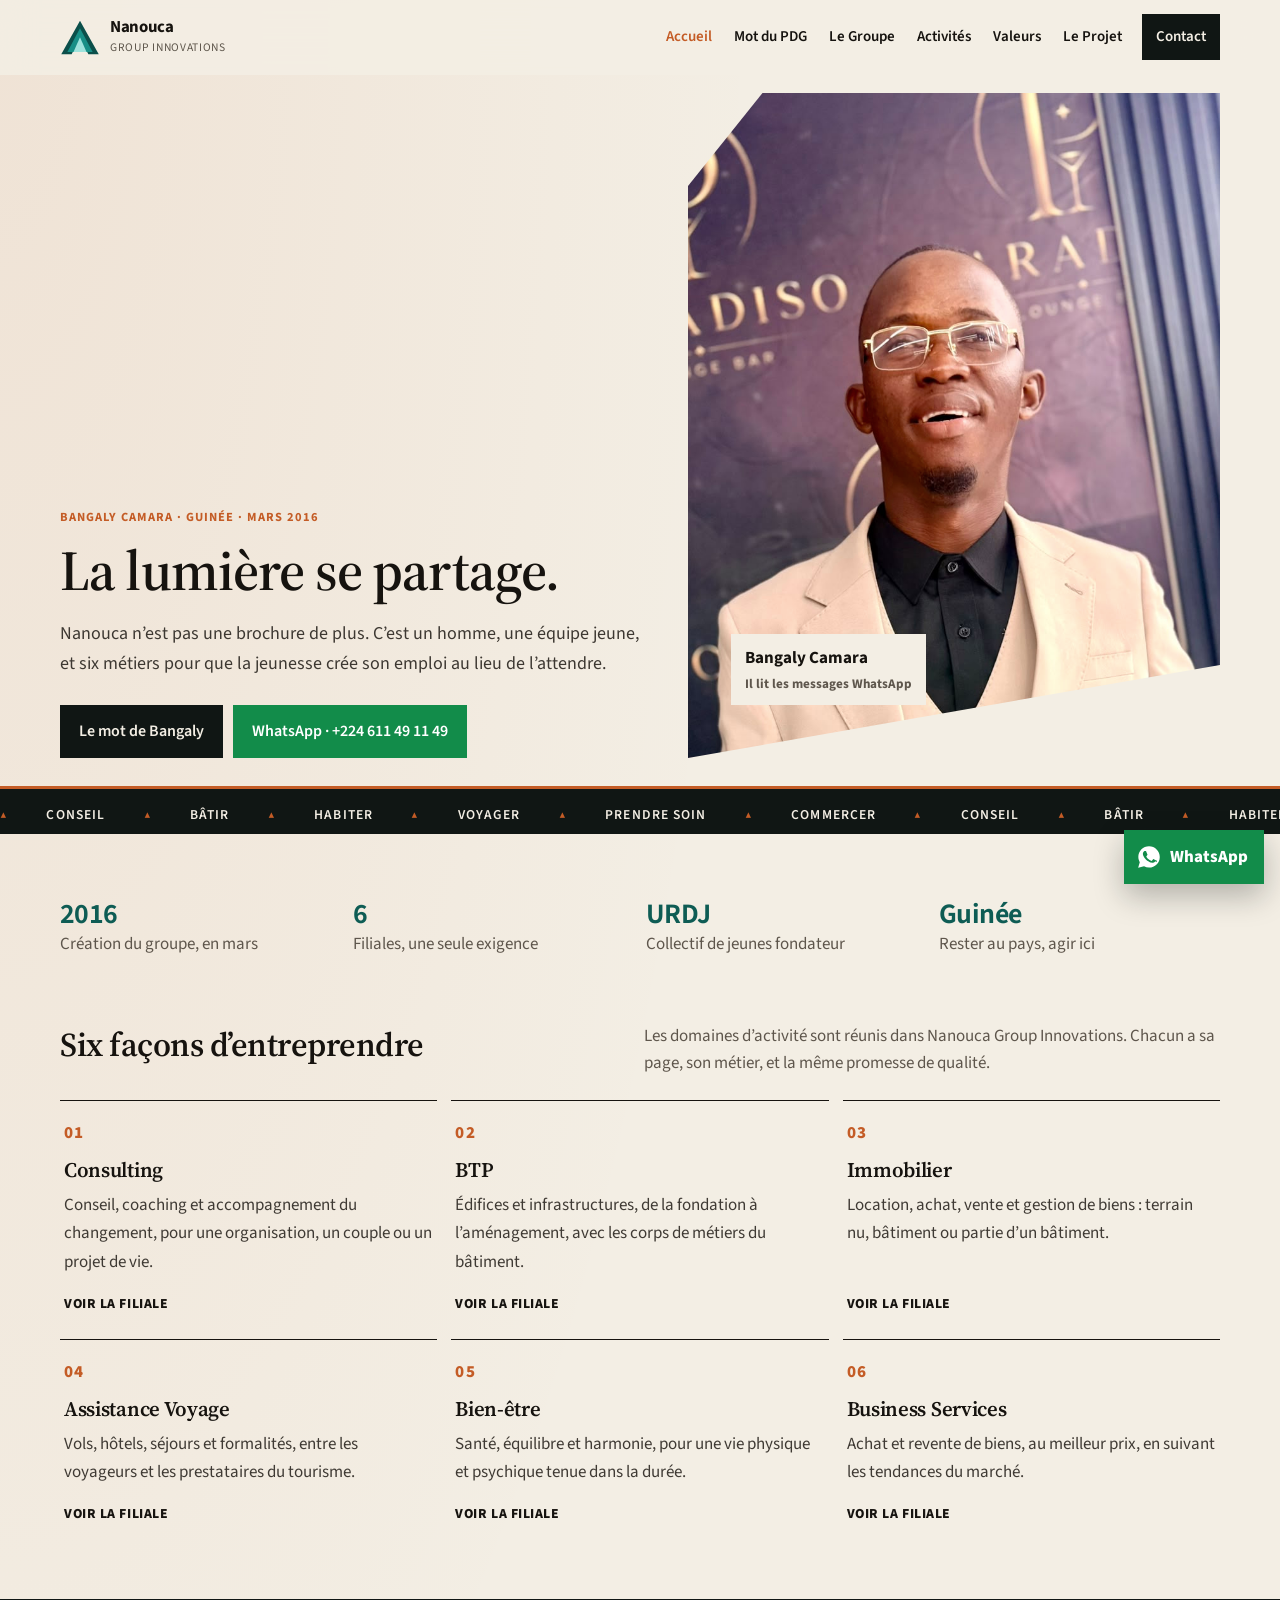
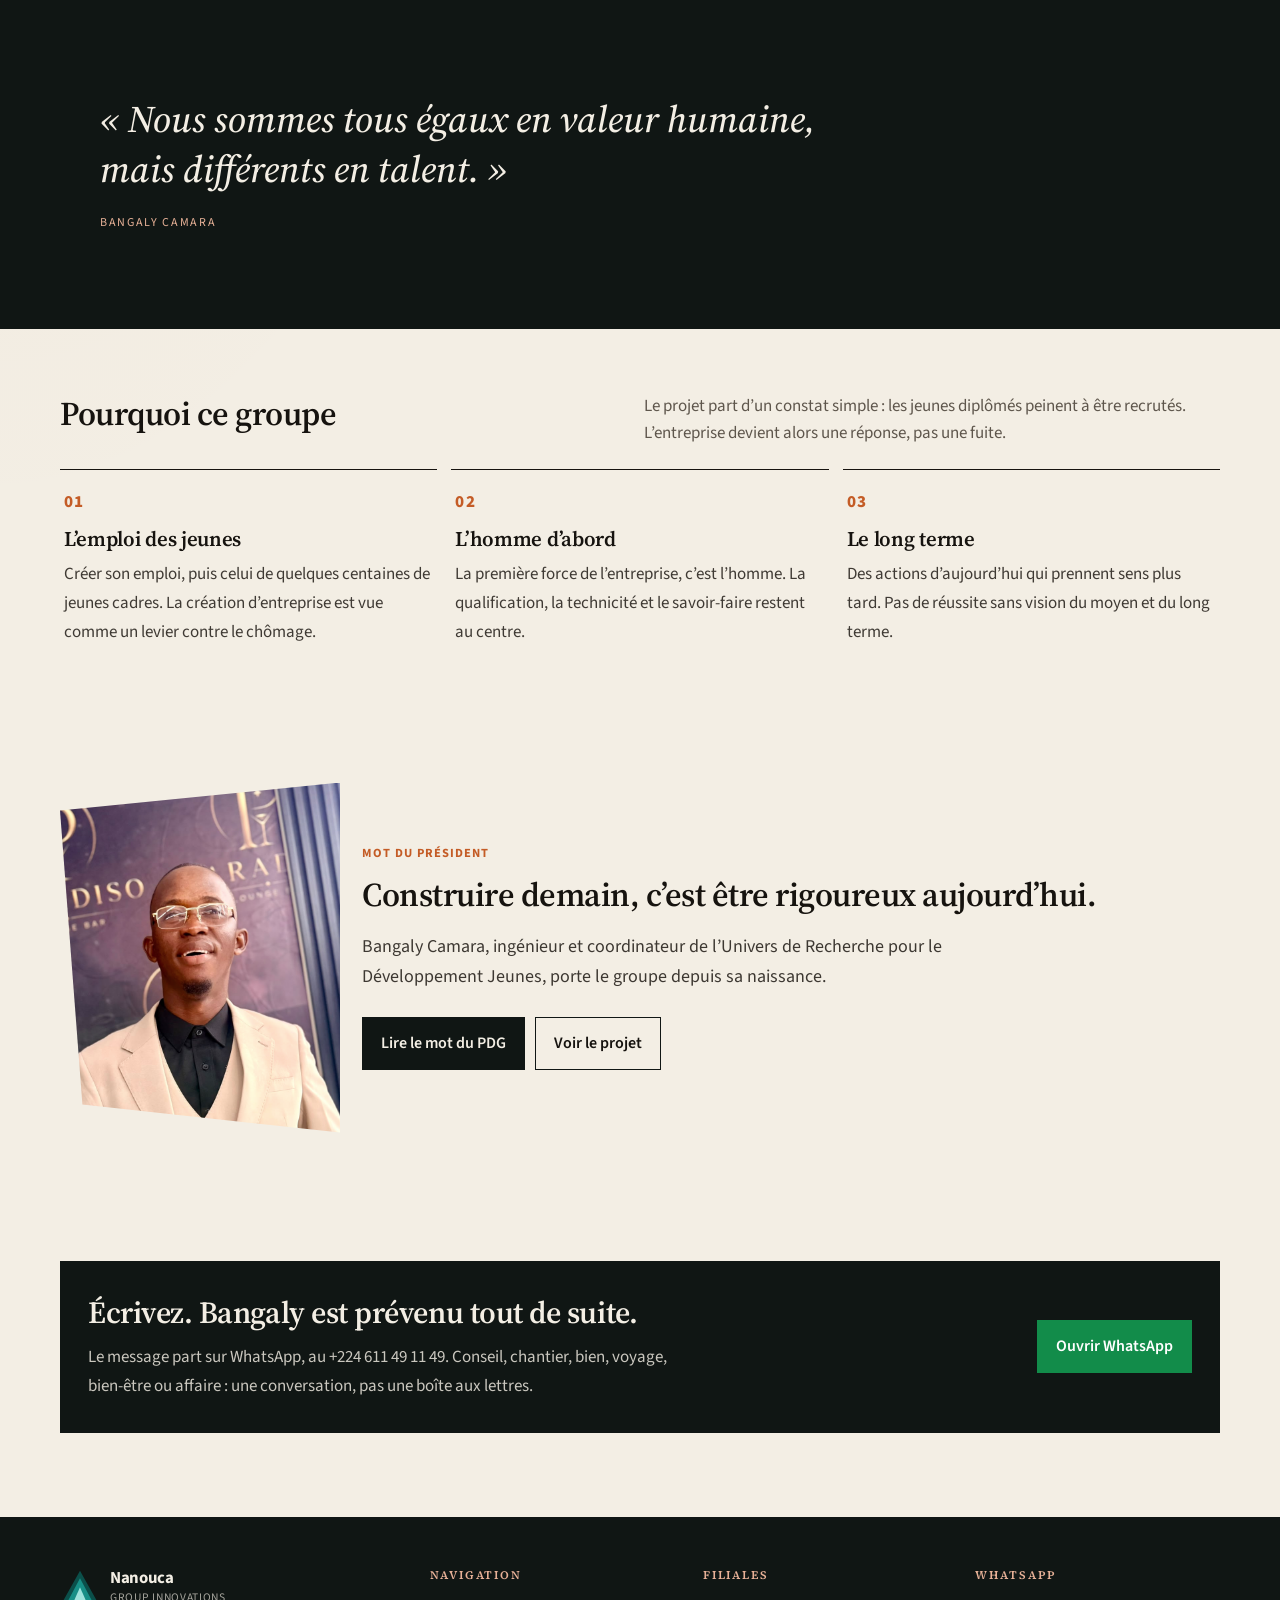
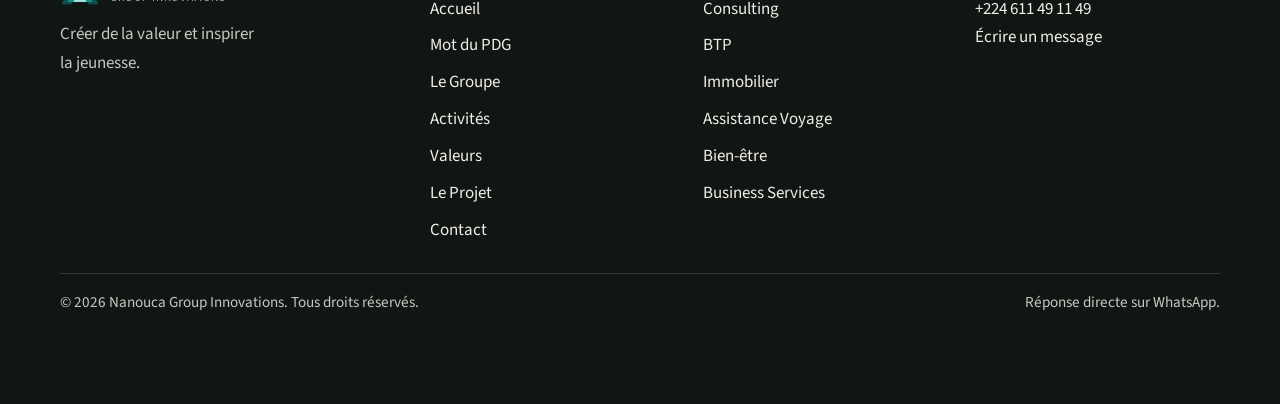
==== commit 18f65e16: "Rendre la typographie plus lisible et plus professionnelle. Co-authored-by: Cursor <cursoragent@curs" ====
--- a/index.html
+++ b/index.html
@@ -9,7 +9,7 @@
   <link rel="icon" href="assets/logo.svg" type="image/svg+xml">
   <link rel="preconnect" href="https://fonts.googleapis.com">
   <link rel="preconnect" href="https://fonts.gstatic.com" crossorigin>
-  <link href="https://fonts.googleapis.com/css2?family=Newsreader:ital,opsz,wght@0,6..72,400;0,6..72,600;1,6..72,480&family=Syne:wght@500;600;700;800&display=swap" rel="stylesheet">
+  <link href="https://fonts.googleapis.com/css2?family=Source+Sans+3:ital,wght@0,400;0,600;0,700;1,400&family=Source+Serif+4:ital,opsz,wght@0,8..60,500;0,8..60,600;0,8..60,700;1,8..60,500&display=swap" rel="stylesheet">
   <link rel="stylesheet" href="css/styles.css">
   <script type="application/ld+json">
   {
--- a/css/styles.css
+++ b/css/styles.css
@@ -11,6 +11,8 @@
   --danger: #9b2c2c;
   --wa: #128c4a;
   --header: 74px;
+  --sans: "Source Sans 3", "Segoe UI", sans-serif;
+  --serif: "Source Serif 4", Georgia, serif;
   color-scheme: light;
 }
 
@@ -26,9 +28,10 @@
 body {
   margin: 0;
   overflow-x: clip;
-  font-family: "Newsreader", Georgia, serif;
-  font-size: 1.12rem;
-  line-height: 1.55;
+  font-family: var(--sans);
+  font-size: 1.0625rem;
+  line-height: 1.7;
+  font-weight: 400;
   color: var(--ink);
   background:
     radial-gradient(ellipse at 0% 0%, rgba(196, 92, 38, 0.08), transparent 42%),
@@ -39,13 +42,13 @@
 button, input, select, textarea { font: inherit; }
 
 h1, h2, h3, h4 {
-  font-family: "Syne", "Segoe UI", sans-serif;
-  font-weight: 750;
-  letter-spacing: -0.045em;
-  line-height: 0.96;
+  font-family: var(--serif);
+  font-weight: 600;
+  letter-spacing: -0.015em;
+  line-height: 1.2;
   color: var(--ink);
   margin: 0;
-  overflow-wrap: break-word;
+  text-wrap: balance;
 }
 
 p { margin: 0; }
@@ -98,19 +101,20 @@
 .brand img { width: 40px; height: auto; }
 .brand strong {
   display: block;
-  font-family: "Syne", sans-serif;
-  font-weight: 800;
-  letter-spacing: -0.04em;
-  font-size: 1.15rem;
-  line-height: 1;
+  font-family: var(--sans);
+  font-weight: 700;
+  letter-spacing: -0.02em;
+  font-size: 1.05rem;
+  line-height: 1.15;
 }
 .brand small {
   display: block;
   margin-top: 3px;
   color: var(--muted);
-  font-family: "Syne", sans-serif;
-  font-size: 0.68rem;
-  letter-spacing: 0.14em;
+  font-family: var(--sans);
+  font-size: 0.72rem;
+  letter-spacing: 0.06em;
+  line-height: 1.3;
   text-transform: uppercase;
 }
 
@@ -153,10 +157,10 @@
 .site-nav a {
   text-decoration: none;
   color: var(--ink);
-  font-family: "Syne", sans-serif;
-  font-weight: 700;
-  font-size: 0.84rem;
-  letter-spacing: -0.02em;
+  font-family: var(--sans);
+  font-weight: 600;
+  font-size: 0.9375rem;
+  letter-spacing: 0;
   padding: 8px 10px;
 }
 .site-nav a:hover,
@@ -177,23 +181,26 @@
 .stage-copy, .stage-grid > * { min-width: 0; }
 .stage-grid, .hero-grid, .pdg-layout, .contact-layout, .split { display: grid; gap: 28px; }
 .stage h1, .page-hero h1, .hero h1 {
-  font-size: clamp(2.35rem, 12vw, 6.2rem);
-  max-width: 9em;
+  font-size: clamp(2.15rem, 4.4vw, 3.55rem);
+  line-height: 1.15;
+  max-width: 14em;
 }
 .eyebrow {
-  margin: 0 0 14px;
+  margin: 0 0 12px;
   color: var(--copper);
-  font-family: "Syne", sans-serif;
-  font-size: 0.75rem;
-  font-weight: 800;
-  letter-spacing: 0.16em;
+  font-family: var(--sans);
+  font-size: 0.78rem;
+  font-weight: 700;
+  letter-spacing: 0.08em;
+  line-height: 1.4;
   text-transform: uppercase;
 }
 .lede {
-  margin-top: 18px;
-  max-width: 38rem;
+  margin-top: 16px;
+  max-width: 40rem;
   color: #3d3832;
-  font-size: 1.25rem;
+  font-size: 1.125rem;
+  line-height: 1.65;
 }
 .actions { display: flex; flex-wrap: wrap; gap: 10px; margin-top: 26px; }
 
@@ -210,9 +217,10 @@
   background: var(--night);
   color: var(--paper);
   text-decoration: none;
-  font-family: "Syne", sans-serif;
-  font-weight: 750;
-  letter-spacing: -0.03em;
+  font-family: var(--sans);
+  font-size: 1rem;
+  font-weight: 600;
+  letter-spacing: 0;
   cursor: pointer;
 }
 .btn:hover { background: var(--copper); border-color: var(--copper); color: white; }
@@ -244,7 +252,7 @@
   max-width: 16rem;
 }
 .stage-photo strong,
-.stage-photo span { display: block; font-family: "Syne", sans-serif; }
+.stage-photo span { display: block; font-family: var(--sans); }
 .stage-photo span { color: var(--muted); font-size: 0.82rem; font-weight: 700; }
 
 .marquee {
@@ -268,11 +276,11 @@
   padding: 14px 0;
 }
 .marquee-track span {
-  font-family: "Syne", sans-serif;
-  font-weight: 800;
-  letter-spacing: 0.18em;
+  font-family: var(--sans);
+  font-weight: 600;
+  letter-spacing: 0.08em;
   text-transform: uppercase;
-  font-size: 0.82rem;
+  font-size: 0.85rem;
 }
 .marquee-track span::before {
   content: "▲";
@@ -283,7 +291,7 @@
 @keyframes drift { to { transform: translateX(-50%); } }
 
 .section { padding: 64px 0; }
-.section h2 { font-size: clamp(2rem, 4vw, 3.1rem); margin-bottom: 12px; }
+.section h2 { font-size: clamp(1.7rem, 2.6vw, 2.25rem); line-height: 1.25; margin-bottom: 12px; }
 .section-head {
   display: flex;
   flex-wrap: wrap;
@@ -292,7 +300,7 @@
   align-items: end;
   margin-bottom: 22px;
 }
-.section-head p { max-width: 34rem; color: var(--muted); font-size: 1.15rem; }
+.section-head p { max-width: 36rem; color: var(--muted); font-size: 1.0625rem; line-height: 1.6; }
 .band { background: transparent; }
 
 .stats {
@@ -303,10 +311,11 @@
 .stat, .card { min-width: 0; }
 .stat strong {
   display: block;
-  font-family: "Syne", sans-serif;
-  font-size: clamp(2rem, 4vw, 3rem);
-  font-weight: 800;
-  letter-spacing: -0.05em;
+  font-family: var(--sans);
+  font-size: clamp(1.55rem, 2.2vw, 2rem);
+  font-weight: 650;
+  letter-spacing: -0.02em;
+  line-height: 1.15;
   color: var(--teal);
 }
 .stat span { color: var(--muted); }
@@ -319,7 +328,7 @@
   border-radius: 0;
   padding: 18px 4px 8px;
 }
-.card h3 { font-size: 1.45rem; margin: 8px 0; }
+.card h3 { font-size: 1.3rem; line-height: 1.3; margin: 8px 0; }
 .card p { color: #3f3a34; }
 .card-link {
   display: flex;
@@ -331,7 +340,7 @@
 .card-link:hover { color: var(--copper); }
 .card-link:hover h3 { color: var(--copper); }
 .index, .activity-index {
-  font-family: "Syne", sans-serif;
+  font-family: var(--sans);
   color: var(--copper);
   letter-spacing: 0.08em;
   font-weight: 800;
@@ -339,7 +348,7 @@
 .more {
   margin-top: auto;
   padding-top: 16px;
-  font-family: "Syne", sans-serif;
+  font-family: var(--sans);
   font-weight: 800;
   font-size: 0.86rem;
   letter-spacing: 0.04em;
@@ -353,16 +362,16 @@
 }
 .quote-band blockquote {
   margin: 0;
-  max-width: 14em;
-  font-family: "Newsreader", Georgia, serif;
-  font-weight: 480;
+  font-family: var(--serif);
+  font-weight: 500;
   font-style: italic;
-  font-size: clamp(2rem, 5vw, 3.6rem);
-  line-height: 1.12;
+  font-size: clamp(1.55rem, 3vw, 2.35rem);
+  line-height: 1.35;
+  max-width: 20em;
 }
 .quote-band figcaption {
   margin-top: 18px;
-  font-family: "Syne", sans-serif;
+  font-family: var(--sans);
   letter-spacing: 0.14em;
   text-transform: uppercase;
   font-size: 0.75rem;
@@ -392,7 +401,7 @@
   color: var(--paper);
   padding: 32px 28px;
 }
-.cta-band h2 { color: var(--paper); font-size: clamp(1.8rem, 3vw, 2.6rem); }
+.cta-band h2 { color: var(--paper); font-size: clamp(1.55rem, 2.4vw, 2.1rem); line-height: 1.25; }
 .cta-band p { color: rgba(243, 238, 228, 0.82); max-width: 38rem; }
 
 .page-hero { padding: 42px 0 8px; }
@@ -404,14 +413,14 @@
   border: 1px solid var(--ink);
   color: var(--ink);
   padding: 8px 12px;
-  font-family: "Syne", sans-serif;
+  font-family: var(--sans);
   font-weight: 700;
   font-size: 0.82rem;
 }
 .pills a:hover { background: var(--ink); color: var(--paper); }
 
-.prose h2 { font-size: clamp(1.8rem, 3vw, 2.5rem); margin: 2.2rem 0 0.8rem; }
-.prose h3 { font-size: 1.35rem; margin: 1.3rem 0 0.4rem; }
+.prose h2 { font-size: clamp(1.55rem, 2.4vw, 2rem); line-height: 1.25; margin: 2.2rem 0 0.8rem; }
+.prose h3 { font-size: 1.25rem; line-height: 1.35; margin: 1.3rem 0 0.4rem; }
 .prose p, .prose li, .activity p { max-width: 66ch; }
 .prose p + p, .activity p + p { margin-top: 0.9rem; }
 .activity { padding: 36px 0; border-top: 1px solid var(--ink); }
@@ -422,29 +431,30 @@
   margin: 22px 0;
   padding-left: 16px;
   border-left: 3px solid var(--copper);
-  font-family: "Newsreader", Georgia, serif;
+  font-family: var(--serif);
   font-style: italic;
-  font-size: 1.55rem;
-  line-height: 1.3;
+  font-size: 1.35rem;
+  line-height: 1.4;
   max-width: 22em;
 }
 
 .callout { display: grid; gap: 12px; margin: 18px 0; }
 .callout div { background: var(--night); color: var(--paper); padding: 18px; }
-.callout span { display: block; color: #e7b197; font-family: "Syne", sans-serif; font-size: 0.75rem; letter-spacing: 0.12em; text-transform: uppercase; }
+.callout span { display: block; color: #e7b197; font-family: var(--sans); font-size: 0.75rem; letter-spacing: 0.12em; text-transform: uppercase; }
 .callout strong {
   display: block;
   margin-top: 6px;
-  font-family: "Syne", sans-serif;
-  font-size: 1.7rem;
-  letter-spacing: -0.04em;
+  font-family: var(--sans);
+  font-size: 1.45rem;
+  letter-spacing: -0.02em;
+  line-height: 1.2;
 }
 
 .pdg-portrait figcaption { margin-top: 12px; }
 .pdg-portrait strong, .pdg-portrait span { display: block; }
 .pdg-portrait span { color: var(--muted); }
 .signature { margin-top: 22px; }
-.signature strong { display: block; font-family: "Syne", sans-serif; font-size: 1.4rem; }
+.signature strong { display: block; font-family: var(--sans); font-size: 1.4rem; }
 .signature span { color: var(--muted); }
 
 .form-card, .form-success {
@@ -454,7 +464,7 @@
 }
 .form { display: grid; gap: 14px; }
 .field { display: grid; gap: 6px; }
-.field label { font-family: "Syne", sans-serif; font-weight: 750; font-size: 0.86rem; }
+.field label { font-family: var(--sans); font-weight: 600; font-size: 0.95rem; }
 .field input, .field select, .field textarea {
   width: 100%;
   border: 0;
@@ -475,12 +485,12 @@
 .field textarea[aria-invalid="true"] { border-bottom-color: var(--danger); }
 .error { min-height: 1.1em; color: var(--danger); font-size: 0.92rem; }
 .note { color: var(--muted); font-size: 0.98rem; }
-label .note { font-family: "Newsreader", serif; font-weight: 400; }
+label .note { font-family: var(--sans); font-weight: 400; }
 .hp { position: absolute; left: -9999px; height: 0; overflow: hidden; }
-.contact-aside h2 { font-size: 2.2rem; margin: 8px 0 12px; }
+.contact-aside h2 { font-size: clamp(1.7rem, 2.5vw, 2.1rem); line-height: 1.25; margin: 8px 0 12px; }
 .contact-aside p + p, .note { margin-top: 12px; }
 .contact-list { margin: 18px 0 0; padding: 0; list-style: none; display: grid; gap: 8px; }
-.contact-list a { font-family: "Syne", sans-serif; font-weight: 700; text-decoration: none; color: var(--ink); }
+.contact-list a { font-family: var(--sans); font-weight: 700; text-decoration: none; color: var(--ink); }
 .contact-list a:hover { color: var(--copper); }
 
 .site-footer {
@@ -526,7 +536,7 @@
   background: var(--wa);
   color: white;
   text-decoration: none;
-  font-family: "Syne", sans-serif;
+  font-family: var(--sans);
   font-weight: 800;
   box-shadow: 0 12px 30px rgba(16, 22, 20, 0.28);
 }
